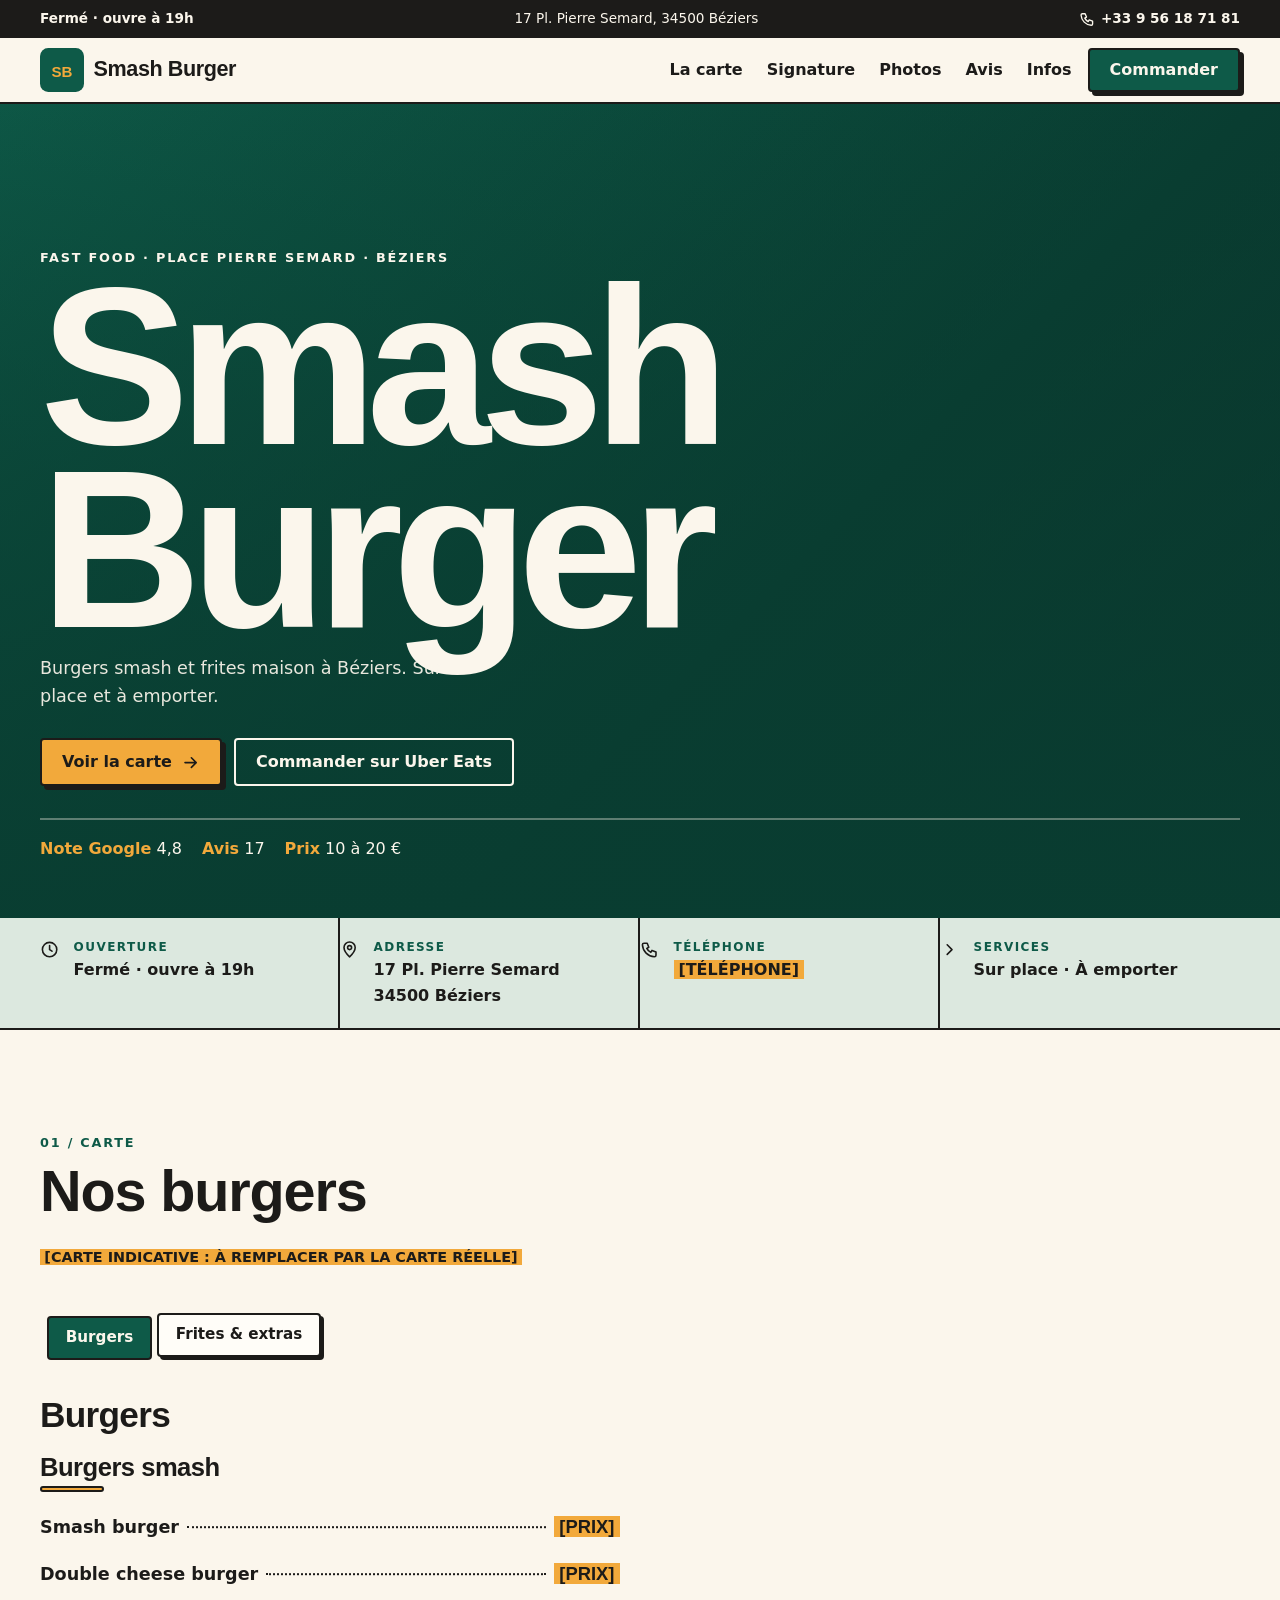
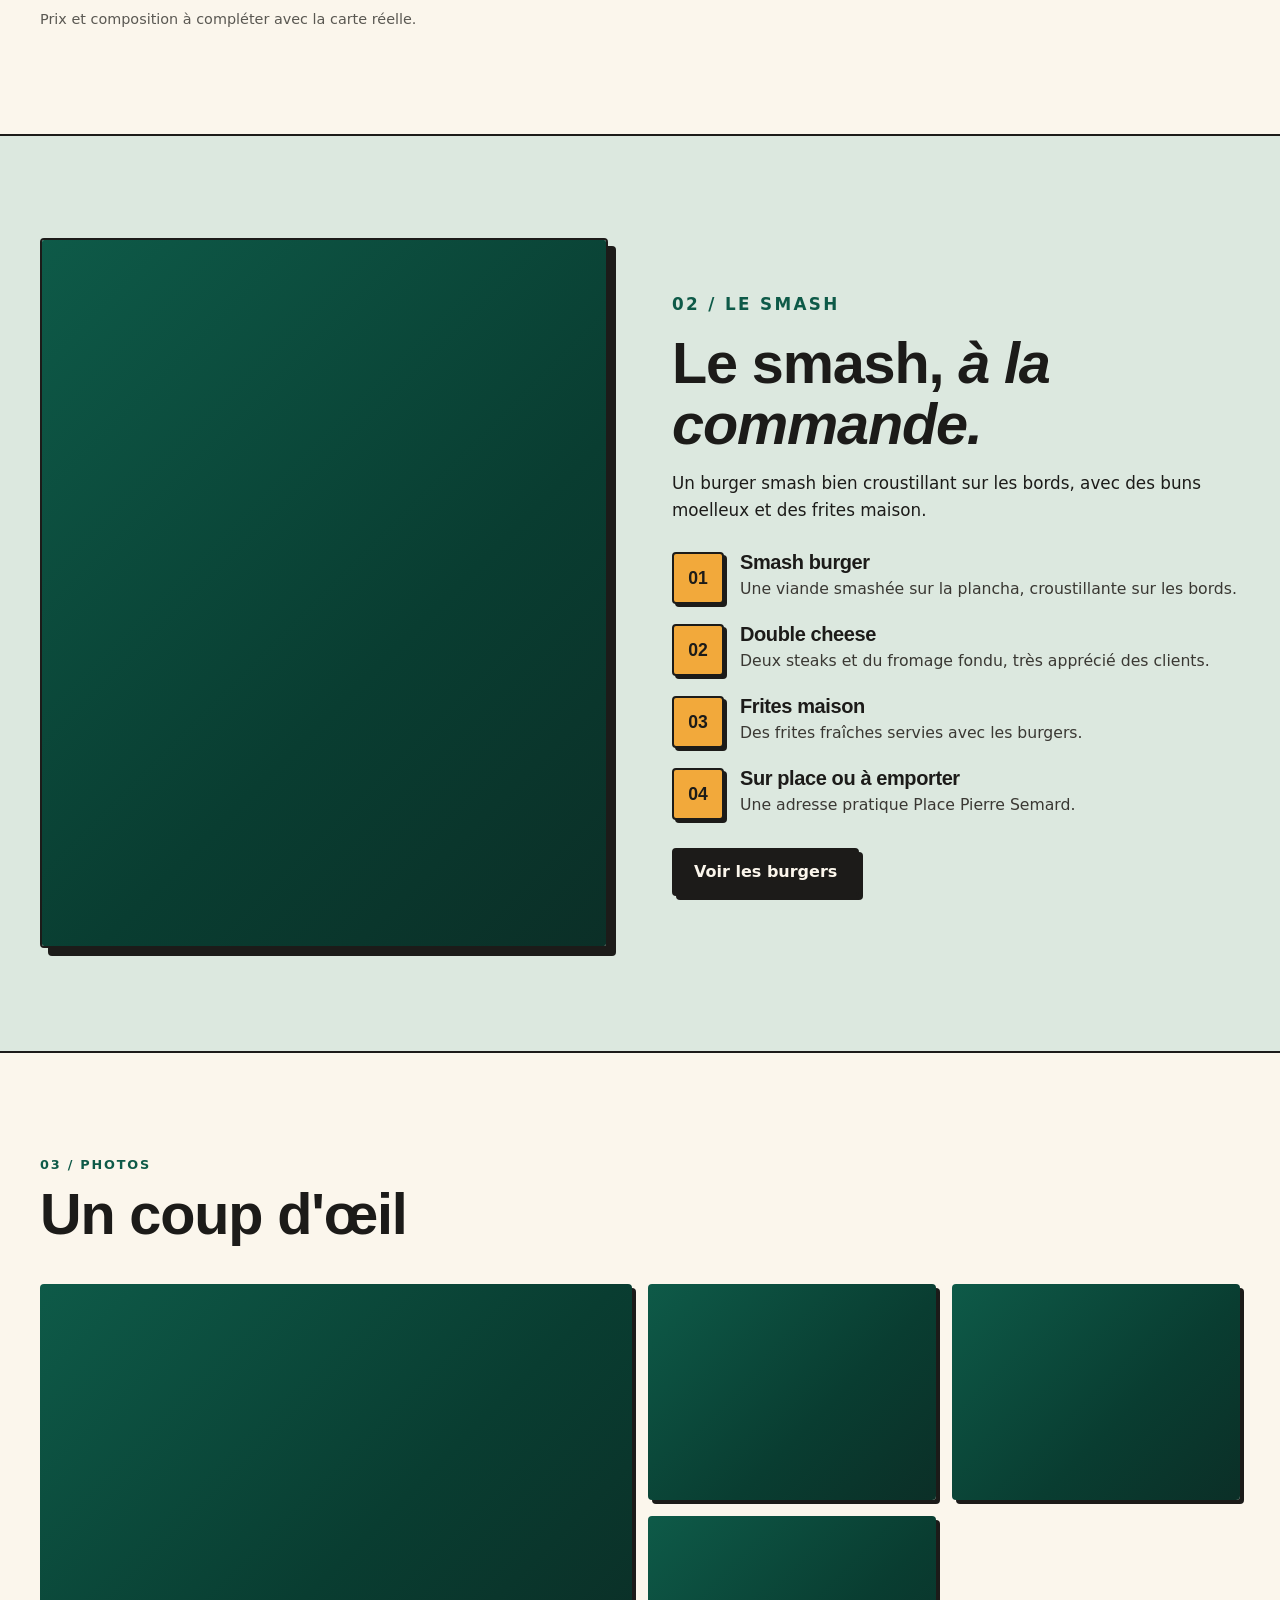
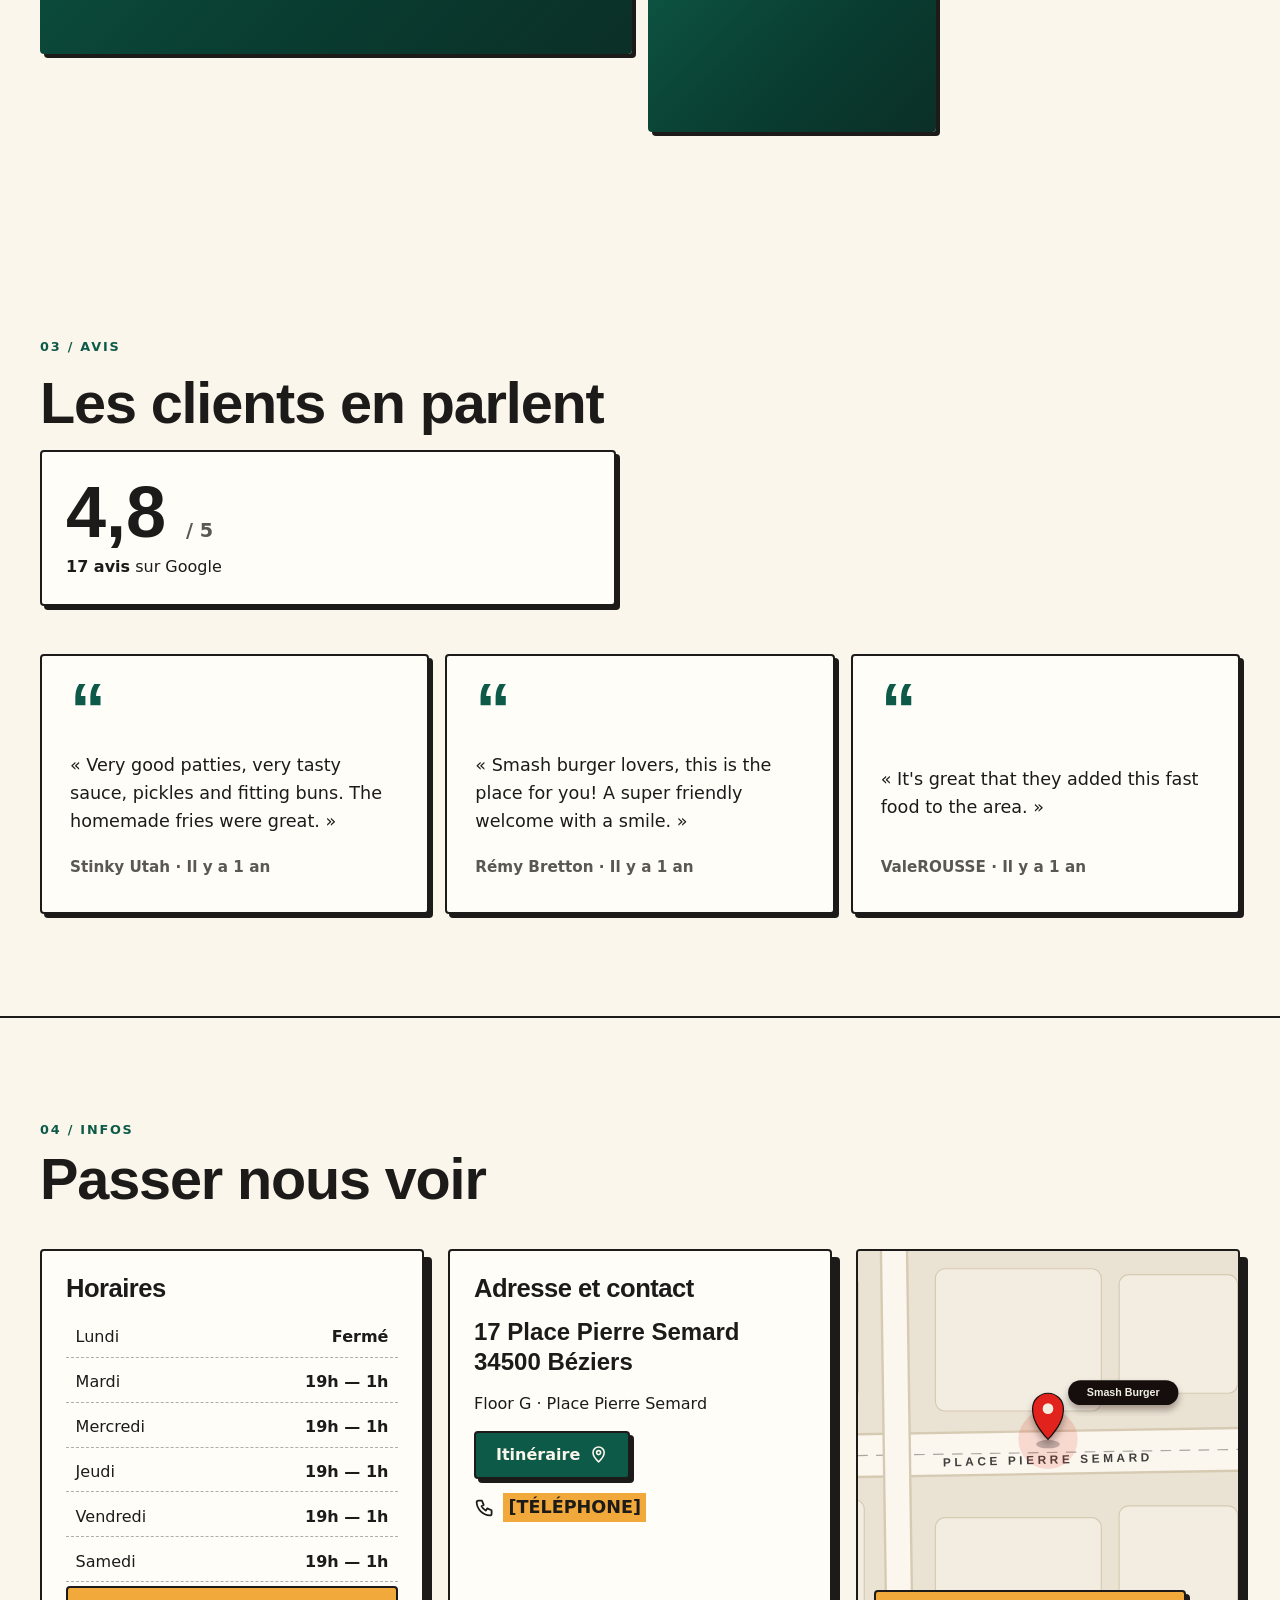
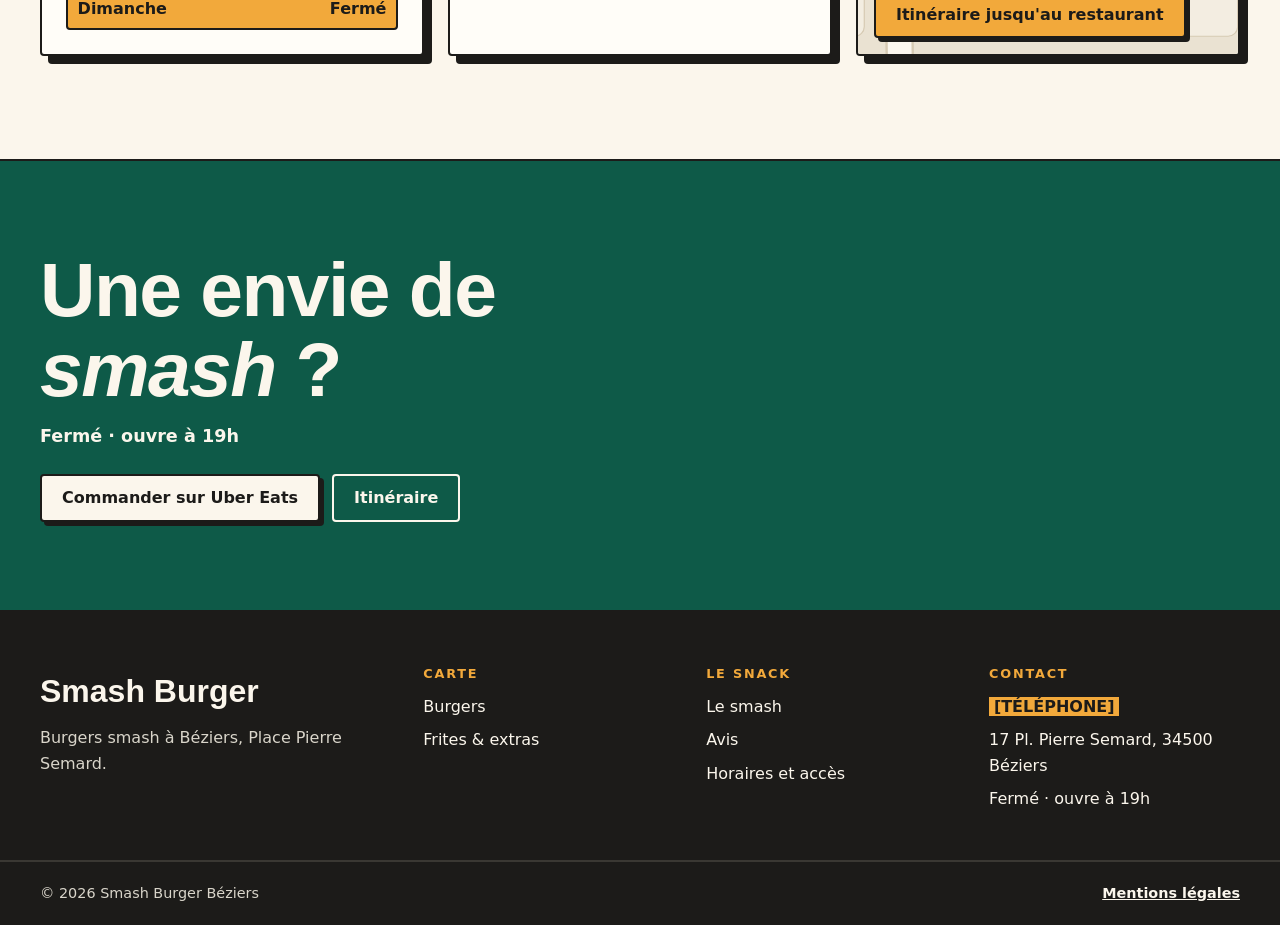
==== index.html @ 0c285da0 "Initial commit: Smash Burger Béziers static site" ====
<!doctype html>
<html lang="fr">
<head>
  <meta charset="utf-8">
  <meta name="viewport" content="width=device-width, initial-scale=1">
  <title>Smash Burger Béziers · Burgers smash, place Pierre Semard</title>
  <meta name="description" content="Smash Burger Béziers, 17 Place Pierre Semard. Burgers smash, double cheese et frites maison. Sur place et à emporter, du mardi au samedi à partir de 19h.">
  <meta name="theme-color" content="#0E5A48">
  <meta name="color-scheme" content="light">
  <link rel="icon" href="assets/img/favicon.svg" type="image/svg+xml">
  <link rel="apple-touch-icon" href="assets/img/apple-touch-icon.png">

  <!-- Fonts: add the .woff2 files listed in README.md before going live -->
  <link rel="preload" href="assets/fonts/bricolage-grotesque-latin-wght-normal.woff2" as="font" type="font/woff2" crossorigin>
  <link rel="preload" href="assets/fonts/figtree-latin-wght-normal.woff2" as="font" type="font/woff2" crossorigin>
  <link rel="stylesheet" href="assets/css/styles.css">

  <script>
    document.documentElement.classList.add('js');
    setTimeout(function () {
      if (!window.__ready) document.documentElement.classList.remove('js');
    }, 2500);
  </script>
  <noscript>
    <style>
      .sn-tabs { display: none; }
      .sn-panel[hidden] { display: block; }
      .sn-burger { display: none; }
      .sn-nav__links { display: flex; }
    </style>
  </noscript>

  <!-- Open Graph / Twitter: replace [URL DU SITE] and the image once hosting is known -->
  <meta property="og:type" content="website">
  <meta property="og:locale" content="fr_FR">
  <meta property="og:site_name" content="Smash Burger">
  <meta property="og:title" content="Smash Burger Béziers · Burgers smash">
  <meta property="og:description" content="Burgers smash et frites maison à Béziers. Note Google 4,8/5 (17 avis).">
  <meta property="og:url" content="[URL DU SITE]">
  <meta property="og:image" content="[URL DU SITE]/assets/img/hero.jpg">
  <meta name="twitter:card" content="summary_large_image">
  <meta name="twitter:title" content="Smash Burger Béziers">
  <meta name="twitter:description" content="Burgers smash et frites maison, Place Pierre Semard à Béziers.">
  <meta name="twitter:image" content="[URL DU SITE]/assets/img/hero.jpg">

  <script type="application/ld+json">
  {
    "@context": "https://schema.org",
    "@type": "Restaurant",
    "name": "Smash Burger Béziers",
    "description": "Burgers smash et frites maison, sur place et à emporter, 17 Place Pierre Semard à Béziers.",
    "priceRange": "€10–€20",
    "servesCuisine": ["Burgers", "Fast food"],
    "address": {
      "@type": "PostalAddress",
      "streetAddress": "17 Place Pierre Semard",
      "postalCode": "34500",
      "addressLocality": "Béziers",
      "addressCountry": "FR"
    },
    "openingHoursSpecification": [
      { "@type": "OpeningHoursSpecification", "dayOfWeek": ["Tuesday", "Wednesday", "Thursday", "Friday", "Saturday"], "opens": "19:00", "closes": "01:00" }
    ]
  }
  </script>
</head>
<body>
  <a class="sn-skip" href="#main">Aller au contenu</a>
  <div class="sn-progress" data-progress aria-hidden="true"></div>

  <header class="sn-header">
    <div class="sn-bar">
      <div class="sn-wrap sn-bar__inner">
        <p class="sn-bar__status"><span data-open-status>Horaires à compléter</span></p>
        <p class="sn-bar__address">17 Pl. Pierre Semard, 34500 Béziers</p>
        <a class="sn-bar__phone" href="tel:+33956187181"><svg class="sn-icon" aria-hidden="true"><use href="#icon-phone"></use></svg><span>+33 9 56 18 71 81</span></a>
      </div>
    </div>

    <nav class="sn-nav sn-wrap" aria-label="Navigation principale">
      <a class="sn-brand" href="#top">
        <img src="assets/img/logo-mark.svg" width="44" height="44" alt="">
        <span class="sn-brand__name">Smash Burger</span>
      </a>

      <ul class="sn-nav__links">
        <li><a href="#carte">La carte</a></li>
        <li><a href="#signature">Signature</a></li>
        <li><a href="#galerie">Photos</a></li>
        <li><a href="#avis">Avis</a></li>
        <li><a href="#infos">Infos</a></li>
      </ul>

      <a class="sn-btn sn-btn--green sn-nav__cta" href="https://www.ubereats.com/fr/store/smash-burger-beziers/sgUm3X5gTwKW_ZpEDPOgkA" rel="noopener">Commander</a>

      <button class="sn-burger" type="button" data-burger aria-expanded="false" aria-controls="drawer">
        <span class="sn-burger__lines" aria-hidden="true"></span>
        <span class="sn-visually-hidden">Menu</span>
      </button>
    </nav>
  </header>

  <div class="sn-drawer" id="drawer" hidden>
    <div class="sn-wrap sn-drawer__inner">
      <div class="sn-drawer__top">
        <span class="sn-drawer__title">Smash Burger</span>
        <button class="sn-icon-btn" type="button" data-drawer-close aria-label="Fermer le menu">
          <svg class="sn-icon" aria-hidden="true"><use href="#icon-close"></use></svg>
        </button>
      </div>
      <ol class="sn-drawer__links">
        <li><a href="#carte"><span>01</span> La carte</a></li>
        <li><a href="#signature"><span>02</span> Signature</a></li>
        <li><a href="#galerie"><span>03</span> Photos</a></li>
        <li><a href="#avis"><span>04</span> Avis</a></li>
        <li><a href="#infos"><span>05</span> Infos pratiques</a></li>
      </ol>
      <ul class="sn-drawer__meta">
        <li><span data-open-status>Horaires à compléter</span></li>
        <li>17 Pl. Pierre Semard, 34500 Béziers</li>
        <li><span>+33 9 56 18 71 81</span></li>
      </ul>
    </div>
  </div>

  <main id="main">
    <!-- HERO -->
    <section class="sn-hero" id="top" aria-labelledby="hero-title">
      <div class="sn-photo sn-hero__img" role="img" aria-label="Photo de la façade à ajouter"></div>
      <div class="sn-wrap sn-hero__content">
        <p class="sn-eyebrow">Fast food · Place Pierre Semard · Béziers</p>
        <h1 class="sn-hero__title" id="hero-title">Smash Burger</h1>
        <p class="sn-hero__lead">Burgers smash et frites maison à Béziers. Sur place et à emporter.</p>
        <div class="sn-hero__actions">
          <a class="sn-btn sn-btn--saffron" href="#carte">Voir la carte <svg class="sn-icon" aria-hidden="true"><use href="#icon-arrow"></use></svg></a>
          <a class="sn-btn sn-btn--ghost" href="https://www.ubereats.com/fr/store/smash-burger-beziers/sgUm3X5gTwKW_ZpEDPOgkA" rel="noopener">Commander sur Uber Eats</a>
        </div>
        <ul class="sn-hero__facts">
          <li><span class="sn-fact__label">Note Google</span> 4,8</li>
          <li><span class="sn-fact__label">Avis</span> 17</li>
          <li><span class="sn-fact__label">Prix</span> 10 à 20 €</li>
        </ul>
      </div>
    </section>

    <!-- INFO STRIP -->
    <section class="sn-strip" aria-label="Informations rapides">
      <ul class="sn-wrap sn-strip__list">
        <li>
          <svg class="sn-icon" aria-hidden="true"><use href="#icon-clock"></use></svg>
          <div><p class="sn-strip__label">Ouverture</p><p data-open-status>Horaires à compléter</p></div>
        </li>
        <li>
          <svg class="sn-icon" aria-hidden="true"><use href="#icon-pin"></use></svg>
          <div><p class="sn-strip__label">Adresse</p><p>17 Pl. Pierre Semard<br>34500 Béziers</p></div>
        </li>
        <li>
          <svg class="sn-icon" aria-hidden="true"><use href="#icon-phone"></use></svg>
          <div><p class="sn-strip__label">Téléphone</p><p><span class="sn-placeholder">[TÉLÉPHONE]</span></p></div>
        </li>
        <li>
          <svg class="sn-icon" aria-hidden="true"><use href="#icon-chevron"></use></svg>
          <div><p class="sn-strip__label">Services</p><p>Sur place · À emporter</p></div>
        </li>
      </ul>
    </section>

    <!-- CARTE -->
    <section class="sn-section sn-carte" id="carte" aria-labelledby="carte-title">
      <div class="sn-wrap">
        <header class="sn-section__head sn-reveal">
          <p class="sn-eyebrow sn-eyebrow--ink">01 / Carte</p>
          <h2 class="sn-h2" id="carte-title">Nos burgers</h2>
          <p class="sn-note"><span class="sn-placeholder">[CARTE INDICATIVE : À REMPLACER PAR LA CARTE RÉELLE]</span></p>
        </header>

        <div class="sn-tabs" role="tablist" aria-label="Catégories de la carte" data-tablist>
          <button class="sn-tabs__btn" type="button" role="tab" id="tab-burgers" aria-selected="true" aria-controls="panel-burgers" data-panel="burgers">Burgers</button>
          <button class="sn-tabs__btn" type="button" role="tab" id="tab-extras" aria-selected="false" aria-controls="panel-extras" data-panel="extras" tabindex="-1">Frites &amp; extras</button>
        </div>

        <div class="sn-panel" id="panel-burgers" role="tabpanel" aria-labelledby="tab-burgers">
          <h3 class="sn-panel__title">Burgers</h3>
          <div class="sn-groups">
            <section class="sn-group">
              <h4 class="sn-group__title">Burgers smash</h4>
              <span class="sn-group__line" aria-hidden="true"></span>
              <ul class="sn-dishes">
                <li class="sn-dish"><span class="sn-dish__name">Smash burger</span><span class="sn-dish__leader" aria-hidden="true"></span><span class="sn-dish__price"><span class="sn-placeholder">[PRIX]</span></span></li>
                <li class="sn-dish"><span class="sn-dish__name">Double cheese burger</span><span class="sn-dish__leader" aria-hidden="true"></span><span class="sn-dish__price"><span class="sn-placeholder">[PRIX]</span></span></li>
              </ul>
              <p class="sn-note">Prix et composition à compléter avec la carte réelle.</p>
            </section>
          </div>
        </div>

        <div class="sn-panel" id="panel-extras" role="tabpanel" aria-labelledby="tab-extras" hidden>
          <h3 class="sn-panel__title">Frites &amp; extras</h3>
          <div class="sn-groups">
            <section class="sn-group">
              <h4 class="sn-group__title">Frites & extras</h4>
              <span class="sn-group__line" aria-hidden="true"></span>
              <ul class="sn-dishes">
                <li class="sn-dish"><span class="sn-dish__name">Frites maison</span><span class="sn-dish__leader" aria-hidden="true"></span><span class="sn-dish__price"><span class="sn-placeholder">[PRIX]</span></span></li>
                <li class="sn-dish"><span class="sn-dish__name">Sauce pickles</span><span class="sn-dish__leader" aria-hidden="true"></span><span class="sn-dish__price"><span class="sn-placeholder">[PRIX]</span></span></li>
              </ul>
            </section>
          </div>
        </div>
      </div>
    </section>

    <!-- SIGNATURE -->
    <section class="sn-section sn-signature" id="signature" aria-labelledby="signature-title">
      <div class="sn-wrap sn-signature__grid">
        <figure class="sn-signature__figure sn-reveal">
          <div class="sn-photo" role="img" aria-label="Photo du burger smash à ajouter"></div>
        </figure>
        <div class="sn-signature__body sn-reveal" style="--delay:.1s">
          <p class="sn-eyebrow sn-eyebrow--ink">02 / Le smash</p>
          <h2 class="sn-h2" id="signature-title">Le smash, <em>à la commande.</em></h2>
          <p>Un burger smash bien croustillant sur les bords, avec des buns moelleux et des frites maison.</p>
          <ol class="sn-feats">
            <li><span class="sn-feats__num">01</span><div><h3>Smash burger</h3><p>Une viande smashée sur la plancha, croustillante sur les bords.</p></div></li>
            <li><span class="sn-feats__num">02</span><div><h3>Double cheese</h3><p>Deux steaks et du fromage fondu, très apprécié des clients.</p></div></li>
            <li><span class="sn-feats__num">03</span><div><h3>Frites maison</h3><p>Des frites fraîches servies avec les burgers.</p></div></li>
            <li><span class="sn-feats__num">04</span><div><h3>Sur place ou à emporter</h3><p>Une adresse pratique Place Pierre Semard.</p></div></li>
          </ol>
          <button class="sn-btn sn-btn--ink" type="button" data-menu-target="burgers">Voir les burgers</button>
        </div>
      </div>
    </section>

    <!-- GALERIE -->
    <section class="sn-section sn-galerie" id="galerie" aria-labelledby="galerie-title">
      <div class="sn-wrap">
        <header class="sn-section__head sn-reveal">
          <p class="sn-eyebrow sn-eyebrow--ink">03 / Photos</p>
          <h2 class="sn-h2" id="galerie-title">Un coup d'œil</h2>
        </header>
        <div class="sn-gallery">
          <div class="sn-gallery__item sn-gallery__item--wide sn-reveal"><div class="sn-photo" role="img" aria-label="Photo de la salle à ajouter"></div></div>
          <div class="sn-gallery__item sn-reveal"><div class="sn-photo" role="img" aria-label="Photo du burger à ajouter"></div></div>
          <div class="sn-gallery__item sn-reveal"><div class="sn-photo" role="img" aria-label="Photo des frites à ajouter"></div></div>
          <div class="sn-gallery__item sn-reveal"><div class="sn-photo" role="img" aria-label="Photo de la façade à ajouter"></div></div>
        </div>
      </div>
    </section>

    <!-- AVIS -->
    <section class="sn-section sn-avis" id="avis" aria-labelledby="avis-title">
      <div class="sn-wrap sn-avis__grid">
        <div class="sn-avis__intro sn-reveal">
          <p class="sn-eyebrow sn-eyebrow--ink">03 / Avis</p>
          <h2 class="sn-h2" id="avis-title">Les clients en parlent</h2>
          <div class="sn-rating">
            <p class="sn-rating__score">4,8 <span class="sn-rating__max">/ 5</span></p>
            <p><strong>17 avis</strong> sur Google</p>
          </div>
        </div>
        <ul class="sn-reviews" tabindex="0" aria-label="Avis clients, faites défiler horizontalement">
          <li class="sn-review sn-reveal">
            <p class="sn-review__text">« Very good patties, very tasty sauce, pickles and fitting buns. The homemade fries were great. »</p>
            <p class="sn-review__who">Stinky Utah · Il y a 1 an</p>
          </li>
          <li class="sn-review sn-reveal" style="--delay:.08s">
            <p class="sn-review__text">« Smash burger lovers, this is the place for you! A super friendly welcome with a smile. »</p>
            <p class="sn-review__who">Rémy Bretton · Il y a 1 an</p>
          </li>
          <li class="sn-review sn-reveal" style="--delay:.16s">
            <p class="sn-review__text">« It's great that they added this fast food to the area. »</p>
            <p class="sn-review__who">ValeROUSSE · Il y a 1 an</p>
          </li>
        </ul>
      </div>
    </section>

    <!-- INFOS -->
    <section class="sn-section sn-infos" id="infos" aria-labelledby="infos-title">
      <div class="sn-wrap">
        <header class="sn-section__head sn-reveal">
          <p class="sn-eyebrow sn-eyebrow--ink">04 / Infos</p>
          <h2 class="sn-h2" id="infos-title">Passer nous voir</h2>
        </header>
        <div class="sn-infos__grid">
          <article class="sn-card sn-reveal">
            <h3 class="sn-card__title">Horaires</h3>
            <ul class="sn-hours" data-hours>
              <li data-day="1" data-open="" data-close="" data-label><span>Lundi</span><span class="sn-hours__time">Fermé</span></li>
              <li data-day="2" data-open="19:00" data-close="01:00" data-label><span>Mardi</span><span class="sn-hours__time">19h — 1h</span></li>
              <li data-day="3" data-open="19:00" data-close="01:00" data-label><span>Mercredi</span><span class="sn-hours__time">19h — 1h</span></li>
              <li data-day="4" data-open="19:00" data-close="01:00" data-label><span>Jeudi</span><span class="sn-hours__time">19h — 1h</span></li>
              <li data-day="5" data-open="19:00" data-close="01:00" data-label><span>Vendredi</span><span class="sn-hours__time">19h — 1h</span></li>
              <li data-day="6" data-open="19:00" data-close="01:00" data-label><span>Samedi</span><span class="sn-hours__time">19h — 1h</span></li>
              <li data-day="0" data-open="" data-close="" data-label><span>Dimanche</span><span class="sn-hours__time">Fermé</span></li>
            </ul>
          </article>

          <article class="sn-card sn-reveal" style="--delay:.08s">
            <h3 class="sn-card__title">Adresse et contact</h3>
            <p class="sn-card__big">17 Place Pierre Semard<br>34500 Béziers</p>
            <p class="sn-card__meta">Floor G · Place Pierre Semard</p>
            <p><a class="sn-btn sn-btn--green" href="https://www.google.com/maps/dir/?api=1&amp;destination=Smash+Burger+17+Pl.+Pierre+Semard+34500+B%C3%A9ziers" rel="noopener">Itinéraire <svg class="sn-icon" aria-hidden="true"><use href="#icon-pin"></use></svg></a></p>
            <p class="sn-card__phone"><svg class="sn-icon" aria-hidden="true"><use href="#icon-phone"></use></svg> <span class="sn-placeholder">[TÉLÉPHONE]</span></p>
          </article>

          <figure class="sn-map sn-reveal" style="--delay:.16s">
            <img src="assets/img/map.svg" width="1200" height="720" loading="lazy" alt="Schéma d'accès à Smash Burger, 17 Place Pierre Semard à Béziers">
            <figcaption>
              <a class="sn-btn sn-btn--saffron" href="https://www.google.com/maps/dir/?api=1&amp;destination=Smash+Burger+17+Pl.+Pierre+Semard+34500+B%C3%A9ziers" rel="noopener">Itinéraire jusqu'au restaurant</a>
            </figcaption>
          </figure>
        </div>
      </div>
    </section>

    <!-- CTA -->
    <section class="sn-cta" id="commander" aria-labelledby="cta-title">
      <div class="sn-wrap sn-cta__inner sn-reveal">
        <h2 class="sn-cta__title" id="cta-title">Une envie de <em>smash</em> ?</h2>
        <p class="sn-cta__status" data-open-status>Horaires à compléter</p>
        <div class="sn-cta__actions">
          <a class="sn-btn sn-btn--cream" href="https://www.ubereats.com/fr/store/smash-burger-beziers/sgUm3X5gTwKW_ZpEDPOgkA" rel="noopener">Commander sur Uber Eats</a>
          <a class="sn-btn sn-btn--ghost" href="https://www.google.com/maps/dir/?api=1&amp;destination=Smash+Burger+17+Pl.+Pierre+Semard+34500+B%C3%A9ziers" rel="noopener">Itinéraire</a>
        </div>
      </div>
    </section>
  </main>

  <footer class="sn-footer">
    <div class="sn-wrap sn-footer__grid">
      <div>
        <p class="sn-footer__brand">Smash Burger</p>
        <p class="sn-footer__blurb">Burgers smash à Béziers, Place Pierre Semard.</p>
      </div>
      <nav aria-labelledby="footer-carte">
        <h2 class="sn-footer__title" id="footer-carte">Carte</h2>
        <ul class="sn-footer__links">
          <li><a href="#carte" data-menu-target="burgers">Burgers</a></li>
          <li><a href="#carte" data-menu-target="extras">Frites &amp; extras</a></li>
        </ul>
      </nav>
      <nav aria-labelledby="footer-snack">
        <h2 class="sn-footer__title" id="footer-snack">Le snack</h2>
        <ul class="sn-footer__links">
          <li><a href="#signature">Le smash</a></li>
          <li><a href="#avis">Avis</a></li>
          <li><a href="#infos">Horaires et accès</a></li>
        </ul>
      </nav>
      <div>
        <h2 class="sn-footer__title">Contact</h2>
        <ul class="sn-footer__links">
          <li><span class="sn-placeholder">[TÉLÉPHONE]</span></li>
          <li>17 Pl. Pierre Semard, 34500 Béziers</li>
          <li data-open-status>Horaires à compléter</li>
        </ul>
      </div>
    </div>
    <div class="sn-footer__bottom">
      <div class="sn-wrap sn-footer__bottom-inner">
        <p>© <span id="year">2026</span> Smash Burger Béziers</p>
        <a href="mentions-legales.html">Mentions légales</a>
      </div>
    </div>
  </footer>

  <nav class="sn-dock" aria-label="Actions rapides">
    <a class="sn-dock__btn sn-dock__btn--call" href="tel:+33956187181"><svg class="sn-icon" aria-hidden="true"><use href="#icon-phone"></use></svg> Appeler</a>
    <a class="sn-dock__btn" href="#carte"><svg class="sn-icon" aria-hidden="true"><use href="#icon-chevron"></use></svg> La carte</a>
  </nav>

  <dialog class="sn-lightbox" id="lightbox" aria-labelledby="lightbox-caption">
    <div class="sn-lightbox__inner">
      <button class="sn-icon-btn sn-lightbox__close" type="button" data-lightbox-close aria-label="Fermer la galerie">
        <svg class="sn-icon" aria-hidden="true"><use href="#icon-close"></use></svg>
      </button>
      <button class="sn-icon-btn sn-lightbox__nav sn-lightbox__nav--prev" type="button" data-lightbox-prev aria-label="Photo précédente">
        <svg class="sn-icon" aria-hidden="true" style="transform:rotate(180deg)"><use href="#icon-chevron"></use></svg>
      </button>
      <figure class="sn-lightbox__figure">
        <img src="" alt="" width="1200" height="900">
        <figcaption id="lightbox-caption"><span data-lightbox-caption></span> <span class="sn-lightbox__count" data-lightbox-count></span></figcaption>
      </figure>
      <button class="sn-icon-btn sn-lightbox__nav sn-lightbox__nav--next" type="button" data-lightbox-next aria-label="Photo suivante">
        <svg class="sn-icon" aria-hidden="true"><use href="#icon-chevron"></use></svg>
      </button>
    </div>
  </dialog>

  <!-- Inline SVG sprite -->
  <svg width="0" height="0" style="position:absolute" aria-hidden="true" focusable="false">
    <symbol id="icon-arrow" viewBox="0 0 24 24"><path d="M5 12h14M13 6l6 6-6 6" fill="none" stroke="currentColor" stroke-width="2" stroke-linecap="round" stroke-linejoin="round"/></symbol>
    <symbol id="icon-phone" viewBox="0 0 24 24"><path d="M5 4h4l2 5-2.5 1.5a11 11 0 0 0 5 5L15 13l5 2v4a2 2 0 0 1-2 2A16 16 0 0 1 3 6a2 2 0 0 1 2-2" fill="none" stroke="currentColor" stroke-width="2" stroke-linejoin="round"/></symbol>
    <symbol id="icon-pin" viewBox="0 0 24 24"><path d="M12 21s-7-6.2-7-11.5A7 7 0 0 1 19 9.5C19 14.8 12 21 12 21z" fill="none" stroke="currentColor" stroke-width="2"/><circle cx="12" cy="9.5" r="2.5" fill="none" stroke="currentColor" stroke-width="2"/></symbol>
    <symbol id="icon-clock" viewBox="0 0 24 24"><circle cx="12" cy="12" r="9" fill="none" stroke="currentColor" stroke-width="2"/><path d="M12 7v5l3 2" fill="none" stroke="currentColor" stroke-width="2" stroke-linecap="round"/></symbol>
    <symbol id="icon-star" viewBox="0 0 24 24"><path d="M12 3l2.7 5.6 6.1.9-4.4 4.3 1 6.1L12 17l-5.4 2.9 1-6.1-4.4-4.3 6.1-.9z" fill="currentColor"/></symbol>
    <symbol id="icon-close" viewBox="0 0 24 24"><path d="M6 6l12 12M18 6L6 18" fill="none" stroke="currentColor" stroke-width="2" stroke-linecap="round"/></symbol>
    <symbol id="icon-chevron" viewBox="0 0 24 24"><path d="M9 6l6 6-6 6" fill="none" stroke="currentColor" stroke-width="2" stroke-linecap="round" stroke-linejoin="round"/></symbol>
    <symbol id="icon-instagram" viewBox="0 0 24 24"><rect x="3" y="3" width="18" height="18" rx="5" fill="none" stroke="currentColor" stroke-width="2"/><circle cx="12" cy="12" r="4" fill="none" stroke="currentColor" stroke-width="2"/><circle cx="17.5" cy="6.5" r="1.2" fill="currentColor"/></symbol>
    <symbol id="icon-facebook" viewBox="0 0 24 24"><path d="M14 8h3V4h-3c-2.8 0-4 1.8-4 4.3V11H7v4h3v5h4v-5h3l1-4h-4V8.6c0-.4.2-.6.6-.6z" fill="currentColor"/></symbol>
    <symbol id="icon-google" viewBox="0 0 24 24"><path d="M21 12.2c0-.7-.1-1.3-.2-2H12v3.8h5c-.2 1.2-.9 2.2-1.9 2.9v2.4h3.1c1.8-1.7 2.8-4.1 2.8-7.1z" fill="currentColor"/><path d="M12 22c2.6 0 4.8-.9 6.4-2.4l-3.1-2.4c-.9.6-2 1-3.3 1-2.5 0-4.7-1.7-5.4-4H3.4v2.5C5 19.9 8.3 22 12 22z" fill="currentColor" opacity=".7"/><path d="M6.6 14.2c-.2-.6-.3-1.2-.3-1.9s.1-1.3.3-1.9V7.9H3.4C2.8 9.1 2.5 10.5 2.5 12s.3 2.9.9 4.1z" fill="currentColor" opacity=".5"/><path d="M12 6.1c1.4 0 2.7.5 3.7 1.4l2.8-2.8C16.8 3.2 14.6 2 12 2 8.3 2 5 4.1 3.4 7.9l3.2 2.5C7.3 7.8 9.5 6.1 12 6.1z" fill="currentColor" opacity=".85"/></symbol>
  </svg>

  <script src="assets/js/main.js" defer></script>
</body>
</html>
---- assets/css/styles.css ----
/* ==========================================================================
   O'Stud · Template 2 · styles.css
   Prefix: sn-   Tokens on :root   Mobile-first
   ========================================================================== */

/* ---------- 1. Tokens & fonts ---------- */
@font-face {
  font-family: "Bricolage Grotesque";
  src: url("../fonts/bricolage-grotesque-latin-wght-normal.woff2") format("woff2");
  font-weight: 200 800;
  font-style: normal;
  font-display: swap;
}
@font-face {
  font-family: "Figtree";
  src: url("../fonts/figtree-latin-wght-normal.woff2") format("woff2");
  font-weight: 300 900;
  font-style: normal;
  font-display: swap;
}

:root {
  --paper: #FBF6EC;
  --paper-card: #FFFDF8;
  --ink: #1C1B19;
  --ink-soft: #3A3833;
  --muted: #5A5852;
  --green: #0E5A48;
  --green-deep: #093D31;
  --saffron: #F2A93B;
  --sage: #DCE8DF;
  --placeholder: #FFD98A;

  --font-display: "Bricolage Grotesque", "Arial Black", "Helvetica Neue", Arial, sans-serif;
  --font-body: "Figtree", system-ui, -apple-system, "Segoe UI", Roboto, Arial, sans-serif;

  --radius: 4px;
  --border: 2px solid var(--ink);
  --shadow: 4px 4px 0 var(--ink);
  --shadow-lg: 8px 8px 0 var(--ink);
  --header-h: 64px;
}

/* ---------- 2. Base ---------- */
*,
*::before,
*::after { box-sizing: border-box; }

html {
  scroll-behavior: smooth;
  -webkit-text-size-adjust: 100%;
}

body {
  margin: 0;
  background: var(--paper);
  color: var(--ink);
  font: 400 1rem/1.6 var(--font-body);
  overflow-x: hidden;
}

body.is-locked { overflow: hidden; }

img,
svg { display: block; max-width: 100%; }

h1, h2, h3, h4, p, ul, ol, figure { margin: 0; }
ul, ol { padding: 0; list-style: none; }
a { color: inherit; }

h1, h2, h3, h4 {
  font-family: var(--font-display);
  font-weight: 800;
  line-height: 1.05;
  letter-spacing: -0.02em;
}

:focus-visible {
  outline: 3px solid var(--green);
  outline-offset: 3px;
}

.sn-visually-hidden {
  position: absolute;
  width: 1px;
  height: 1px;
  overflow: hidden;
  clip: rect(0 0 0 0);
  white-space: nowrap;
}

.sn-skip {
  position: absolute;
  left: 16px;
  top: -100px;
  z-index: 100;
  padding: 10px 16px;
  background: var(--saffron);
  border: var(--border);
  color: var(--ink);
  font-weight: 700;
  text-decoration: none;
}
.sn-skip:focus { top: 16px; }

/* Visible placeholder marker: impossible to miss, replace before going live */
.placeholder {
  background: var(--placeholder);
  color: var(--ink);
  padding: 0 .3em;
  border-radius: 2px;
  font-weight: 700;
}

.sn-wrap {
  width: min(100% - 32px, 1200px);
  margin-inline: auto;
}

.sn-section {
  padding-block: clamp(3.5rem, 8vw, 6.5rem);
  scroll-margin-top: calc(var(--header-h) + 12px);
}

.sn-section__head {
  display: grid;
  gap: .5rem;
  margin-bottom: clamp(1.5rem, 4vw, 2.5rem);
}

.sn-h2 {
  font-size: clamp(2.1rem, 5.5vw, 3.6rem);
}

.sn-eyebrow {
  font-size: .8rem;
  font-weight: 700;
  letter-spacing: .14em;
  text-transform: uppercase;
  color: var(--paper);
}
.sn-eyebrow--ink { color: var(--green); }

.sn-note {
  font-size: .9rem;
  color: var(--muted);
  margin-top: 1rem;
}

.sn-icon {
  width: 1.2em;
  height: 1.2em;
  flex: none;
  fill: none;
  color: currentColor;
}
/* Filled symbols (star, facebook, google) use fill; keep stroke icons unfilled */
.sn-icon use { color: inherit; }

.sn-photo {
  width: 100%;
  height: 100%;
  object-fit: cover;
  background: linear-gradient(135deg, var(--green) 0%, var(--green-deep) 60%, #0b2f27 100%);
}

/* ---------- 3. Buttons & links ---------- */
.sn-btn {
  display: inline-flex;
  align-items: center;
  justify-content: center;
  gap: .55em;
  min-height: 48px;
  padding: .75em 1.25em;
  border: var(--border);
  border-radius: var(--radius);
  background: var(--paper-card);
  color: var(--ink);
  font: 700 1rem/1.1 var(--font-body);
  text-decoration: none;
  box-shadow: var(--shadow);
  cursor: pointer;
  transition: transform .15s ease, box-shadow .15s ease;
}
.sn-btn:hover { transform: translate(-2px, -2px); box-shadow: 6px 6px 0 var(--ink); }
.sn-btn:active { transform: translate(2px, 2px); box-shadow: 2px 2px 0 var(--ink); }

.sn-btn--saffron { background: var(--saffron); }
.sn-btn--green { background: var(--green); color: var(--paper); }
.sn-btn--ink { background: var(--ink); color: var(--paper); }
.sn-btn--ghost {
  background: transparent;
  color: var(--paper);
  border-color: var(--paper);
  box-shadow: none;
}
.sn-btn--ghost:hover { box-shadow: 4px 4px 0 var(--saffron); border-color: var(--paper); }

.sn-link {
  display: inline-flex;
  align-items: center;
  gap: .35em;
  font-weight: 700;
  text-decoration: underline;
  text-decoration-thickness: 2px;
  text-underline-offset: 4px;
}

.sn-icon-btn {
  display: inline-grid;
  place-items: center;
  width: 48px;
  height: 48px;
  border: var(--border);
  border-radius: var(--radius);
  background: var(--paper-card);
  color: var(--ink);
  cursor: pointer;
  box-shadow: var(--shadow);
}

/* ---------- 4. Progress bar & header ---------- */
.sn-progress {
  position: fixed;
  inset: 0 0 auto 0;
  height: 5px;
  z-index: 70;
  background: var(--saffron);
  transform-origin: 0 50%;
  transform: scaleX(0);
  border-bottom: var(--border);
}

.sn-header {
  position: sticky;
  top: 0;
  z-index: 50;
  background: var(--paper);
  border-bottom: var(--border);
  transition: box-shadow .2s ease;
}
.sn-header.is-scrolled { box-shadow: 0 4px 0 var(--ink); }

.sn-bar {
  background: var(--ink);
  color: var(--paper);
  font-size: .85rem;
}
.sn-bar__inner {
  display: flex;
  flex-wrap: wrap;
  gap: .25rem 1rem;
  align-items: center;
  justify-content: space-between;
  padding-block: .5rem;
}
.sn-bar p { margin: 0; }
.sn-bar__status { font-weight: 700; }
.sn-bar__address { display: none; }
.sn-bar__phone {
  display: inline-flex;
  align-items: center;
  gap: .4em;
  color: var(--paper);
  font-weight: 700;
  text-decoration: none;
}
.sn-bar__phone .placeholder { font-weight: 700; }

.sn-nav {
  display: flex;
  align-items: center;
  justify-content: space-between;
  gap: 1rem;
  min-height: var(--header-h);
}

.sn-brand {
  display: inline-flex;
  align-items: center;
  gap: .6rem;
  text-decoration: none;
}
.sn-brand__name {
  font-family: var(--font-display);
  font-weight: 800;
  font-size: 1.35rem;
  letter-spacing: -0.02em;
}

.sn-nav__links { display: none; }
.sn-nav__cta { display: none; min-height: 44px; padding-block: .5em; }

.sn-burger {
  display: inline-grid;
  place-items: center;
  width: 48px;
  height: 48px;
  border: var(--border);
  border-radius: var(--radius);
  background: var(--saffron);
  box-shadow: var(--shadow);
  cursor: pointer;
}
.sn-burger__lines,
.sn-burger__lines::before,
.sn-burger__lines::after {
  display: block;
  width: 20px;
  height: 2px;
  background: var(--ink);
  content: "";
}
.sn-burger__lines { position: relative; }
.sn-burger__lines::before { position: absolute; top: -6px; left: 0; }
.sn-burger__lines::after { position: absolute; top: 6px; left: 0; }

/* Drawer (mobile menu) */
.sn-drawer {
  position: fixed;
  inset: 0;
  z-index: 60;
  overflow-y: auto;
  background: var(--green);
  color: var(--paper);
  animation: sn-drop .3s ease both;
}
.sn-drawer[hidden] { display: none; }
.sn-drawer__inner {
  display: flex;
  flex-direction: column;
  min-height: 100%;
  padding-block: 1rem 2rem;
}
.sn-drawer__top {
  display: flex;
  align-items: center;
  justify-content: space-between;
  min-height: var(--header-h);
}
.sn-drawer__title {
  font-family: var(--font-display);
  font-size: 1.5rem;
  font-weight: 800;
}
.sn-drawer .sn-icon-btn { background: var(--saffron); }
.sn-drawer__links {
  display: grid;
  gap: .25rem;
  margin-block: 2rem;
  counter-reset: none;
}
.sn-drawer__links a {
  display: flex;
  align-items: baseline;
  gap: .75rem;
  padding-block: .6rem;
  border-bottom: 2px solid rgba(251, 246, 236, .25);
  font-family: var(--font-display);
  font-size: clamp(2rem, 8vw, 2.8rem);
  font-weight: 800;
  line-height: 1.1;
  text-decoration: none;
}
.sn-drawer__links span {
  font-family: var(--font-body);
  font-size: .9rem;
  color: var(--saffron);
  font-weight: 700;
}
.sn-drawer__meta {
  display: grid;
  gap: .5rem;
  margin-top: auto;
  font-size: 1.05rem;
}

@keyframes sn-drop {
  from { opacity: 0; transform: translateY(-12px); }
  to { opacity: 1; transform: none; }
}

/* ---------- 5. Hero ---------- */
.sn-hero {
  position: relative;
  isolation: isolate;
  display: flex;
  align-items: flex-end;
  min-height: min(88svh, 820px);
  overflow: hidden;
  background: var(--green);
  color: var(--paper);
}
.sn-hero::after {
  content: "";
  position: absolute;
  inset: 0;
  z-index: -1;
  background:
    linear-gradient(180deg, rgba(9, 61, 49, .10) 0%, rgba(9, 61, 49, .55) 45%, rgba(9, 61, 49, .95) 100%);
}
.sn-hero__img {
  position: absolute;
  inset: 0;
  z-index: -2;
  height: 100%;
}
.sn-hero :focus-visible { outline-color: var(--saffron); }

.sn-hero__content {
  padding-block: 7rem 2.5rem;
}
.sn-hero__title {
  margin-block: .4rem .75rem;
  font-size: clamp(5rem, 22vw, 14rem);
  font-weight: 800;
  line-height: .82;
  letter-spacing: -0.05em;
}
.sn-hero__tagline {
  font-family: var(--font-display);
  font-size: clamp(1.4rem, 4vw, 2rem);
  font-weight: 700;
  line-height: 1.2;
  margin-bottom: 1rem;
}
.sn-hero__lead {
  max-width: 36ch;
  font-size: 1.1rem;
  color: var(--paper);
  opacity: .92;
}
.sn-hero__actions {
  display: flex;
  flex-wrap: wrap;
  gap: .75rem;
  margin-top: 1.75rem;
}
.sn-hero__facts {
  display: flex;
  flex-wrap: wrap;
  gap: .5rem 1.25rem;
  margin-top: 2rem;
  padding-top: 1rem;
  border-top: 2px solid rgba(251, 246, 236, .35);
  font-size: .95rem;
}
.sn-fact__label {
  color: var(--saffron);
  font-weight: 700;
}
.sn-hero .placeholder { color: var(--ink); }

/* ---------- 6. Info strip ---------- */
.sn-strip {
  background: var(--sage);
  border-bottom: var(--border);
}
.sn-strip__list {
  display: grid;
  grid-template-columns: 1fr;
}
.sn-strip__list li {
  display: flex;
  gap: .9rem;
  align-items: flex-start;
  padding-block: 1.25rem;
  border-bottom: 2px solid var(--ink);
}
.sn-strip__list li:last-child { border-bottom: 0; }
.sn-strip__list svg { margin-top: .15rem; }
.sn-strip__label {
  font-size: .75rem;
  font-weight: 700;
  letter-spacing: .12em;
  text-transform: uppercase;
  color: var(--green);
}
.sn-strip__list p:not(.sn-strip__label) {
  font-weight: 600;
  margin: 0;
}

/* ---------- 7. Carte (tabs + menu panels) ---------- */
.sn-carte { background: var(--paper); }

/* Categories wrap onto several rows, so every tab is visible on phones
   (a horizontal strip hid the last tabs with no scroll hint). */
.sn-tabs {
  display: flex;
  flex-wrap: wrap;
  gap: .5rem;
  padding: .25rem .25rem 1rem;
  margin-bottom: 1.5rem;
}
.sn-tabs__btn {
  flex: none;
  min-height: 44px;
  padding: .55em 1.1em;
  border: var(--border);
  border-radius: var(--radius);
  background: var(--paper-card);
  color: var(--ink);
  font: 700 .95rem/1 var(--font-body);
  cursor: pointer;
  box-shadow: 3px 3px 0 var(--ink);
  transition: transform .15s ease, box-shadow .15s ease, background-color .15s ease;
}
.sn-tabs__btn:hover { transform: translate(-1px, -1px); }
.sn-tabs__btn[aria-selected="true"] {
  background: var(--green);
  color: var(--paper);
  box-shadow: none;
  transform: translate(3px, 3px);
}

.sn-panel__title {
  margin-bottom: 1.25rem;
  font-size: clamp(1.6rem, 4vw, 2.2rem);
}
.sn-panel[hidden] { display: none; }

/* Signature hero cards */
.sn-combos {
  display: grid;
  gap: 1.5rem;
  margin-bottom: 3rem;
}
.sn-combo {
  position: relative;
  padding: 1.75rem;
  background: var(--paper-card);
  border: var(--border);
  border-radius: var(--radius);
  box-shadow: var(--shadow-lg);
}
.sn-combo--alt { background: var(--sage); }
.sn-combo__tag {
  display: inline-block;
  margin-bottom: .75rem;
  padding: .2em .6em;
  border: var(--border);
  background: var(--saffron);
  font-size: .75rem;
  font-weight: 800;
  letter-spacing: .1em;
  text-transform: uppercase;
}
.sn-combo__name { font-size: clamp(1.6rem, 4vw, 2.2rem); }
.sn-combo__list {
  margin-block: 1rem;
  display: grid;
  gap: .3rem;
  padding-left: 1.1rem;
  list-style: disc;
}
.sn-combo__foot {
  display: flex;
  flex-wrap: wrap;
  align-items: center;
  justify-content: space-between;
  gap: .75rem;
  padding-top: 1rem;
  border-top: 2px dashed var(--ink);
}
.sn-combo__price {
  font-family: var(--font-display);
  font-size: 1.8rem;
  font-weight: 800;
}

.sn-badge {
  display: inline-block;
  margin-left: .35em;
  padding: .05em .45em;
  border: 2px solid var(--ink);
  border-radius: var(--radius);
  background: var(--saffron);
  font: 800 .7rem/1.4 var(--font-body);
  letter-spacing: .06em;
  text-transform: uppercase;
  vertical-align: middle;
}

/* Dotted-leader item lists */
.sn-dishes { display: grid; gap: 1.1rem; }
.sn-dish {
  display: flex;
  flex-wrap: wrap;
  align-items: baseline;
  gap: 0 .5rem;
}
.sn-dish__name {
  font-weight: 700;
  font-size: 1.1rem;
}
.sn-dish__leader {
  flex: 1 1 2rem;
  min-width: 2rem;
  border-bottom: 2px dotted var(--ink);
  transform: translateY(-.3em);
}
.sn-dish__price {
  font-family: var(--font-display);
  font-weight: 800;
  font-size: 1.15rem;
  white-space: nowrap;
}
.sn-dish__desc {
  flex-basis: 100%;
  font-size: .95rem;
  color: var(--muted);
}

/* Grouped lists */
.sn-groups {
  display: grid;
  gap: 2.5rem;
}
.sn-group__title {
  font-size: 1.6rem;
  margin-bottom: .35rem;
}
.sn-group__line {
  display: block;
  width: 64px;
  height: 6px;
  margin-bottom: 1.25rem;
  background: var(--saffron);
  border: var(--border);
  border-radius: var(--radius);
}
.sn-group .sn-note { margin-top: 1.25rem; }

/* ---------- 8. Signature ---------- */
.sn-signature {
  background: var(--sage);
  border-block: var(--border);
}
.sn-signature__grid {
  display: grid;
  gap: 2.5rem;
  align-items: center;
}
.sn-signature__figure {
  aspect-ratio: 4 / 5;
  border: var(--border);
  border-radius: var(--radius);
  box-shadow: var(--shadow-lg);
  overflow: hidden;
  position: relative;
  background: var(--paper-card);
}
.sn-signature__figure img {
  position: absolute;
  inset: 0;
}
.sn-signature__body > * + * { margin-top: 1rem; }
.sn-signature__body p { font-size: 1.05rem; max-width: 52ch; }
.sn-feats {
  display: grid;
  gap: 1.25rem;
  margin-top: 1.75rem !important;
}
.sn-feats li {
  display: grid;
  grid-template-columns: auto 1fr;
  gap: 1rem;
  align-items: start;
}
.sn-feats h3 {
  font-size: 1.25rem;
  margin-bottom: .2rem;
}
.sn-feats p { font-size: .98rem; color: var(--ink-soft); }
.sn-feats__num {
  display: grid;
  place-items: center;
  width: 52px;
  height: 52px;
  border: var(--border);
  border-radius: var(--radius);
  background: var(--saffron);
  box-shadow: 3px 3px 0 var(--ink);
  font-family: var(--font-display);
  font-weight: 800;
  font-size: 1.1rem;
}
.sn-signature .sn-btn { margin-top: 1.75rem; }

/* ---------- 9. Galerie ---------- */
.sn-gallery {
  display: grid;
  grid-template-columns: repeat(2, 1fr);
  gap: 1rem;
}
.sn-gallery__item {
  position: relative;
  padding: 0;
  aspect-ratio: 1 / 1;
  border: var(--border);
  border-radius: var(--radius);
  background: var(--paper-card);
  box-shadow: 4px 4px 0 var(--ink);
  overflow: hidden;
  cursor: zoom-in;
  transition: transform .2s ease, box-shadow .2s ease;
}
.sn-gallery__item:hover { transform: translate(-2px, -2px); box-shadow: 6px 6px 0 var(--ink); }
.sn-gallery__item img {
  position: absolute;
  inset: 0;
  transition: transform .4s ease;
}
.sn-gallery__item:hover img { transform: scale(1.04); }
.sn-gallery__item--wide { grid-column: span 2; aspect-ratio: 16 / 10; }

/* ---------- 10. Avis ---------- */
.sn-avis { background: var(--paper); }
.sn-avis__grid {
  display: grid;
  gap: 2rem;
  min-width: 0;
}
.sn-avis__grid > * { min-width: 0; }
.sn-avis__intro > * + * { margin-top: 1rem; }
.sn-rating {
  display: grid;
  justify-items: start;
  gap: .4rem;
  padding: 1.5rem;
  border: var(--border);
  border-radius: var(--radius);
  background: var(--paper-card);
  box-shadow: var(--shadow);
}
.sn-rating .sn-btn { margin-top: .5rem; }
.sn-rating__score {
  font-family: var(--font-display);
  font-size: clamp(3rem, 10vw, 4.5rem);
  font-weight: 800;
  line-height: 1;
}
.sn-rating__max {
  font-size: 1.2rem;
  font-family: var(--font-body);
  font-weight: 600;
  color: var(--muted);
}

/* Horizontal review carousel: cards are wide enough that the next one
   peeks in, and touch-action lets a finger swipe sideways on phones. */
.sn-reviews {
  display: grid;
  grid-auto-flow: column;
  grid-auto-columns: 84%;
  gap: 1rem;
  overflow-x: auto;
  overscroll-behavior-x: contain;
  touch-action: pan-x pan-y;
  scroll-snap-type: x mandatory;
  padding: .25rem .25rem 1rem;
  scrollbar-width: thin;
}
.sn-review {
  scroll-snap-align: start;
  display: flex;
  flex-direction: column;
  justify-content: space-between;
  gap: 1rem;
  padding: 1.5rem;
  border: var(--border);
  border-radius: var(--radius);
  background: var(--paper-card);
  box-shadow: var(--shadow);
}
.sn-review {
  gap: 1.25rem;
  min-height: 100%;
  padding: 2rem 1.75rem;
  border-width: 2px;
}
.sn-review::before {
  content: "“";
  font-family: var(--font-display);
  font-size: 4.5rem;
  font-weight: 800;
  line-height: .6;
  color: var(--green);
}
.sn-review__text { font-size: 1.1rem; line-height: 1.6; }
.sn-review__who {
  font-size: .95rem;
  font-weight: 700;
  color: var(--muted);
}

@media (min-width: 1000px) {
  .sn-reviews {
    grid-auto-flow: row;
    grid-auto-columns: auto;
    grid-template-columns: repeat(3, 1fr);
    overflow: visible;
    padding: 0;
  }
  .sn-review { scroll-snap-align: none; }
}

/* ---------- 11. Infos ---------- */
.sn-infos { background: var(--paper); border-top: var(--border); }
.sn-infos__grid {
  display: grid;
  gap: 1.5rem;
}
.sn-card {
  display: grid;
  align-content: start;
  gap: .9rem;
  padding: 1.5rem;
  border: var(--border);
  border-radius: var(--radius);
  background: var(--paper-card);
  box-shadow: var(--shadow-lg);
}
.sn-card__title {
  font-size: 1.6rem;
}
.sn-card__title--sub {
  font-size: 1.15rem;
  margin-top: .5rem;
}
.sn-card__big {
  font-family: var(--font-display);
  font-size: 1.5rem;
  font-weight: 700;
  line-height: 1.25;
}
.sn-card__phone {
  display: flex;
  align-items: center;
  gap: .5rem;
  font-weight: 700;
  font-size: 1.1rem;
}

.sn-hours { display: grid; gap: .25rem; }
.sn-hours li {
  display: flex;
  justify-content: space-between;
  gap: 1rem;
  padding: .45rem .6rem;
  border-bottom: 1px dashed rgba(28, 27, 25, .35);
}
.sn-hours li.is-today {
  background: var(--saffron);
  border: var(--border);
  border-radius: var(--radius);
  font-weight: 800;
}
.sn-hours__time { text-align: right; font-weight: 600; }

.sn-chips {
  display: flex;
  flex-wrap: wrap;
  gap: .5rem;
}
.sn-chips li {
  padding: .35em .7em;
  border: var(--border);
  border-radius: var(--radius);
  font-size: .9rem;
  font-weight: 700;
}

.sn-map {
  position: relative;
  min-height: 320px;
  border: var(--border);
  border-radius: var(--radius);
  box-shadow: var(--shadow-lg);
  overflow: hidden;
  background: var(--sage);
}
.sn-map img {
  width: 100%;
  height: 100%;
  min-height: 320px;
  object-fit: cover;
}
/* The SVG map has its own pin, so the overlay pin is removed. */
.sn-map__pin {
  display: none;
  position: absolute;
  top: 45%;
  left: 50%;
  width: 34px;
  height: 34px;
  margin: -34px 0 0 -17px;
  background: var(--green);
  border: var(--border);
  border-radius: 50% 50% 50% 0;
  transform: rotate(-45deg);
}
.sn-map figcaption {
  position: absolute;
  left: 1rem;
  bottom: 1rem;
}

/* ---------- 12. CTA band ---------- */
.sn-cta {
  background: var(--green);
  color: var(--paper);
  padding-block: clamp(3.5rem, 8vw, 5.5rem);
  border-top: var(--border);
}
.sn-cta__inner {
  display: grid;
  gap: .75rem;
  justify-items: start;
}
.sn-cta .sn-eyebrow { color: var(--saffron); }
.sn-cta__title {
  font-size: clamp(2.4rem, 7vw, 4.8rem);
  max-width: 16ch;
}
.sn-cta__status { font-weight: 700; font-size: 1.1rem; }
.sn-cta__actions {
  display: flex;
  flex-wrap: wrap;
  gap: .75rem;
  margin-top: .75rem;
}
.sn-cta .sn-btn--ghost { color: var(--paper); }

/* ---------- 13. Footer ---------- */
.sn-footer {
  background: var(--ink);
  color: var(--paper);
  padding-top: 3.5rem;
}
.sn-footer__grid {
  display: grid;
  gap: 2rem;
}
.sn-footer__brand {
  font-family: var(--font-display);
  font-size: 2rem;
  font-weight: 800;
}
.sn-footer__blurb {
  margin-top: .5rem;
  color: #D9D5CA;
  max-width: 30ch;
}
.sn-footer__social { margin-top: 1rem; }
.sn-footer__title {
  font-family: var(--font-body);
  font-size: .8rem;
  font-weight: 800;
  letter-spacing: .14em;
  text-transform: uppercase;
  color: var(--saffron);
  margin-bottom: .75rem;
  line-height: 1.2;
}
.sn-footer__links { display: grid; gap: .5rem; }
.sn-footer__links a { text-decoration: none; }
.sn-footer__links a:hover { text-decoration: underline; text-underline-offset: 3px; }
.sn-footer :focus-visible { outline-color: var(--saffron); }
.sn-footer .placeholder { color: var(--ink); }
.sn-footer__bottom {
  margin-top: 3rem;
  border-top: 2px solid #3A3833;
  padding-block: 1.25rem;
  font-size: .9rem;
  color: #D9D5CA;
}
.sn-footer__bottom-inner {
  display: flex;
  flex-wrap: wrap;
  gap: .5rem 1.5rem;
  justify-content: space-between;
}
.sn-footer__bottom a { color: var(--paper); font-weight: 700; }

/* ---------- 14. Mobile dock ---------- */
.sn-dock {
  position: fixed;
  inset: auto 0 0 0;
  z-index: 40;
  display: grid;
  grid-template-columns: 1fr 1fr;
  gap: 0;
  background: var(--paper);
  border-top: var(--border);
  padding: .6rem 16px calc(.6rem + env(safe-area-inset-bottom));
}
.sn-dock__btn {
  display: inline-flex;
  align-items: center;
  justify-content: center;
  gap: .5em;
  min-height: 48px;
  margin: 0 .25rem;
  border: var(--border);
  border-radius: var(--radius);
  background: var(--paper-card);
  color: var(--ink);
  font: 700 1rem/1 var(--font-body);
  text-decoration: none;
  box-shadow: 3px 3px 0 var(--ink);
}
.sn-dock__btn--call { background: var(--saffron); }

body { padding-bottom: 84px; }

/* ---------- 15. Lightbox ---------- */
.sn-lightbox {
  width: min(100% - 24px, 1100px);
  max-height: calc(100svh - 24px);
  padding: 0;
  border: var(--border);
  border-radius: var(--radius);
  background: var(--paper);
  color: var(--ink);
  box-shadow: var(--shadow-lg);
}
.sn-lightbox::backdrop {
  background: rgba(28, 27, 25, .82);
}
.sn-lightbox[open] { display: block; }
.sn-lightbox__inner {
  position: relative;
  display: grid;
  grid-template-columns: auto 1fr auto;
  align-items: center;
  gap: .75rem;
  padding: 1rem;
}
.sn-lightbox__figure {
  display: grid;
  gap: .6rem;
  min-width: 0;
}
.sn-lightbox__figure img {
  width: 100%;
  max-height: calc(100svh - 170px);
  object-fit: contain;
  border: var(--border);
  border-radius: var(--radius);
  background: var(--paper-card);
}
.sn-lightbox__figure figcaption {
  font-weight: 700;
}
.sn-lightbox__count {
  color: var(--muted);
  font-weight: 600;
  margin-left: .5rem;
}
.sn-lightbox__close {
  position: absolute;
  top: .5rem;
  right: .5rem;
  z-index: 1;
}

/* ---------- 16. Reveal ---------- */
.sn-reveal {
  transition:
    opacity .7s ease var(--delay, 0s),
    transform .7s ease var(--delay, 0s);
}
.js .sn-reveal:not(.is-visible) {
  opacity: 0;
  transform: translateY(24px);
}

/* ---------- 17. Breakpoints (mobile-first) ---------- */
@media (min-width: 560px) {
  .sn-bar__address { display: inline; }
  .sn-gallery { grid-template-columns: repeat(4, 1fr); }
  .sn-gallery__item--wide { grid-column: span 2; grid-row: span 2; aspect-ratio: auto; }
  .sn-reviews { grid-auto-columns: minmax(320px, 46%); }
  .sn-strip__list { grid-template-columns: repeat(2, 1fr); }
  .sn-strip__list li {
    border-bottom: 2px solid var(--ink);
    border-right: 2px solid var(--ink);
  }
  .sn-strip__list li:nth-child(2n) { border-right: 0; }
  .sn-strip__list li:nth-last-child(-n+2) { border-bottom: 0; }
  .sn-footer__grid { grid-template-columns: repeat(2, 1fr); }
}

@media (min-width: 760px) {
  .sn-hero__facts { font-size: 1rem; }
  .sn-combos { grid-template-columns: 1fr 1fr; }
  .sn-signature__grid { grid-template-columns: 1fr 1fr; gap: 4rem; }
  .sn-avis__grid { grid-template-columns: 1fr 1fr; align-items: center; gap: 3rem; }
  .sn-avis__intro { grid-column: 1; }
  .sn-reviews { grid-column: 1 / -1; grid-auto-columns: minmax(320px, 46%); }
  .sn-groups { grid-template-columns: 1fr 1fr; }
  .sn-infos__grid { grid-template-columns: 1fr 1fr; }
  .sn-map { grid-column: span 2; min-height: 360px; }
  .sn-map img { min-height: 360px; }
  .sn-strip__list { grid-template-columns: repeat(4, 1fr); }
  .sn-strip__list li {
    border-bottom: 0;
    border-right: 2px solid var(--ink);
  }
  .sn-strip__list li:nth-child(2n) { border-right: 2px solid var(--ink); }
  .sn-strip__list li:last-child { border-right: 0; }
  .sn-strip__list li:nth-last-child(-n+2) { border-bottom: 0; }
  .sn-footer__grid { grid-template-columns: 1.4fr 1fr 1fr 1fr; }
  .sn-dock { display: none; }
  body { padding-bottom: 0; }
  .sn-nav__cta { display: inline-flex; }
}

@media (min-width: 900px) {
  .sn-burger { display: none; }
  .sn-nav__links {
    display: flex;
    gap: 1.5rem;
    margin-left: auto;
    font-weight: 700;
  }
  .sn-nav__links a {
    text-decoration: none;
    padding-block: .25rem;
    border-bottom: 2px solid transparent;
  }
  .sn-nav__links a:hover { border-bottom-color: var(--saffron); }
  .sn-nav__cta { margin-left: 0; }
  .sn-nav__links + .sn-nav__cta { margin-left: 0; }
  .sn-nav { justify-content: flex-start; }
  .sn-nav .sn-brand { margin-right: auto; }
  .sn-drawer { display: none !important; }
  .sn-hero__content { padding-block: 9rem 3.5rem; }
  .sn-signature__figure { aspect-ratio: 4 / 5; }
  .sn-infos__grid { grid-template-columns: 1fr 1fr; }
  .sn-infos__grid .sn-map { grid-column: span 2; }
}

@media (min-width: 1100px) {
  .sn-infos__grid { grid-template-columns: 1fr 1fr 1fr; }
  .sn-infos__grid .sn-map { grid-column: span 1; }
  .sn-map { min-height: 100%; }
  .sn-map img { height: 100%; }
}

/* ---------- 18. Legal page ---------- */
.sn-legal {
  width: min(100% - 32px, 768px);
  padding-block: clamp(2.5rem, 6vw, 4.5rem);
}
.sn-legal__title {
  font-size: clamp(2.4rem, 7vw, 3.8rem);
}
.sn-legal__updated {
  margin-top: .75rem;
  color: var(--muted);
}
.sn-legal__section {
  padding-block: 2rem;
  border-top: var(--border);
}
.sn-legal__h {
  display: flex;
  flex-wrap: wrap;
  gap: .4rem .6rem;
  margin-bottom: 1rem;
  font-size: clamp(1.4rem, 4vw, 1.8rem);
}
.sn-legal__h span { color: var(--green); }
.sn-legal__section p + p { margin-top: .75rem; }
.sn-legal__section a { font-weight: 700; text-underline-offset: 3px; }
.sn-legal__dl {
  display: grid;
  grid-template-columns: 1fr;
  gap: .25rem 1rem;
}
.sn-legal__dl dt {
  margin-top: .6rem;
  font-weight: 700;
}
.sn-legal__dl dd { margin: 0; }
.sn-legal__back { margin-top: 2.5rem; }

@media (min-width: 560px) {
  .sn-legal__dl { grid-template-columns: 220px 1fr; }
  .sn-legal__dl dt { margin-top: 0; }
  .sn-legal__dl dd { padding-bottom: .4rem; }
}

/* ---------- 19. Reduced motion ---------- */
@media (prefers-reduced-motion: reduce) {
  *,
  *::before,
  *::after {
    animation-duration: .01ms !important;
    animation-iteration-count: 1 !important;
    transition-duration: .01ms !important;
    scroll-behavior: auto !important;
  }
  .sn-reveal,
  .js .sn-reveal:not(.is-visible) {
    opacity: 1;
    transform: none;
  }
}

/* Smash Burger: placeholder markers and blocks until photos are added */
.sn-placeholder { background: #f2a93b; color: #1c1b19; padding: 0 .3em; font-weight: 700; }
.sn-btn--cream { background: #fbf6ec; color: #1c1b19; }
.sn-hero__img, .sn-signature__figure .sn-photo, .sn-gallery__item .sn-photo { position: absolute; inset: 0; width: 100%; height: 100%; }
.sn-gallery__item { position: relative; aspect-ratio: 4 / 3; overflow: hidden; border: 0; padding: 0; }
.sn-gallery__item--wide { aspect-ratio: 16 / 10; }
.sn-signature__figure { position: relative; }
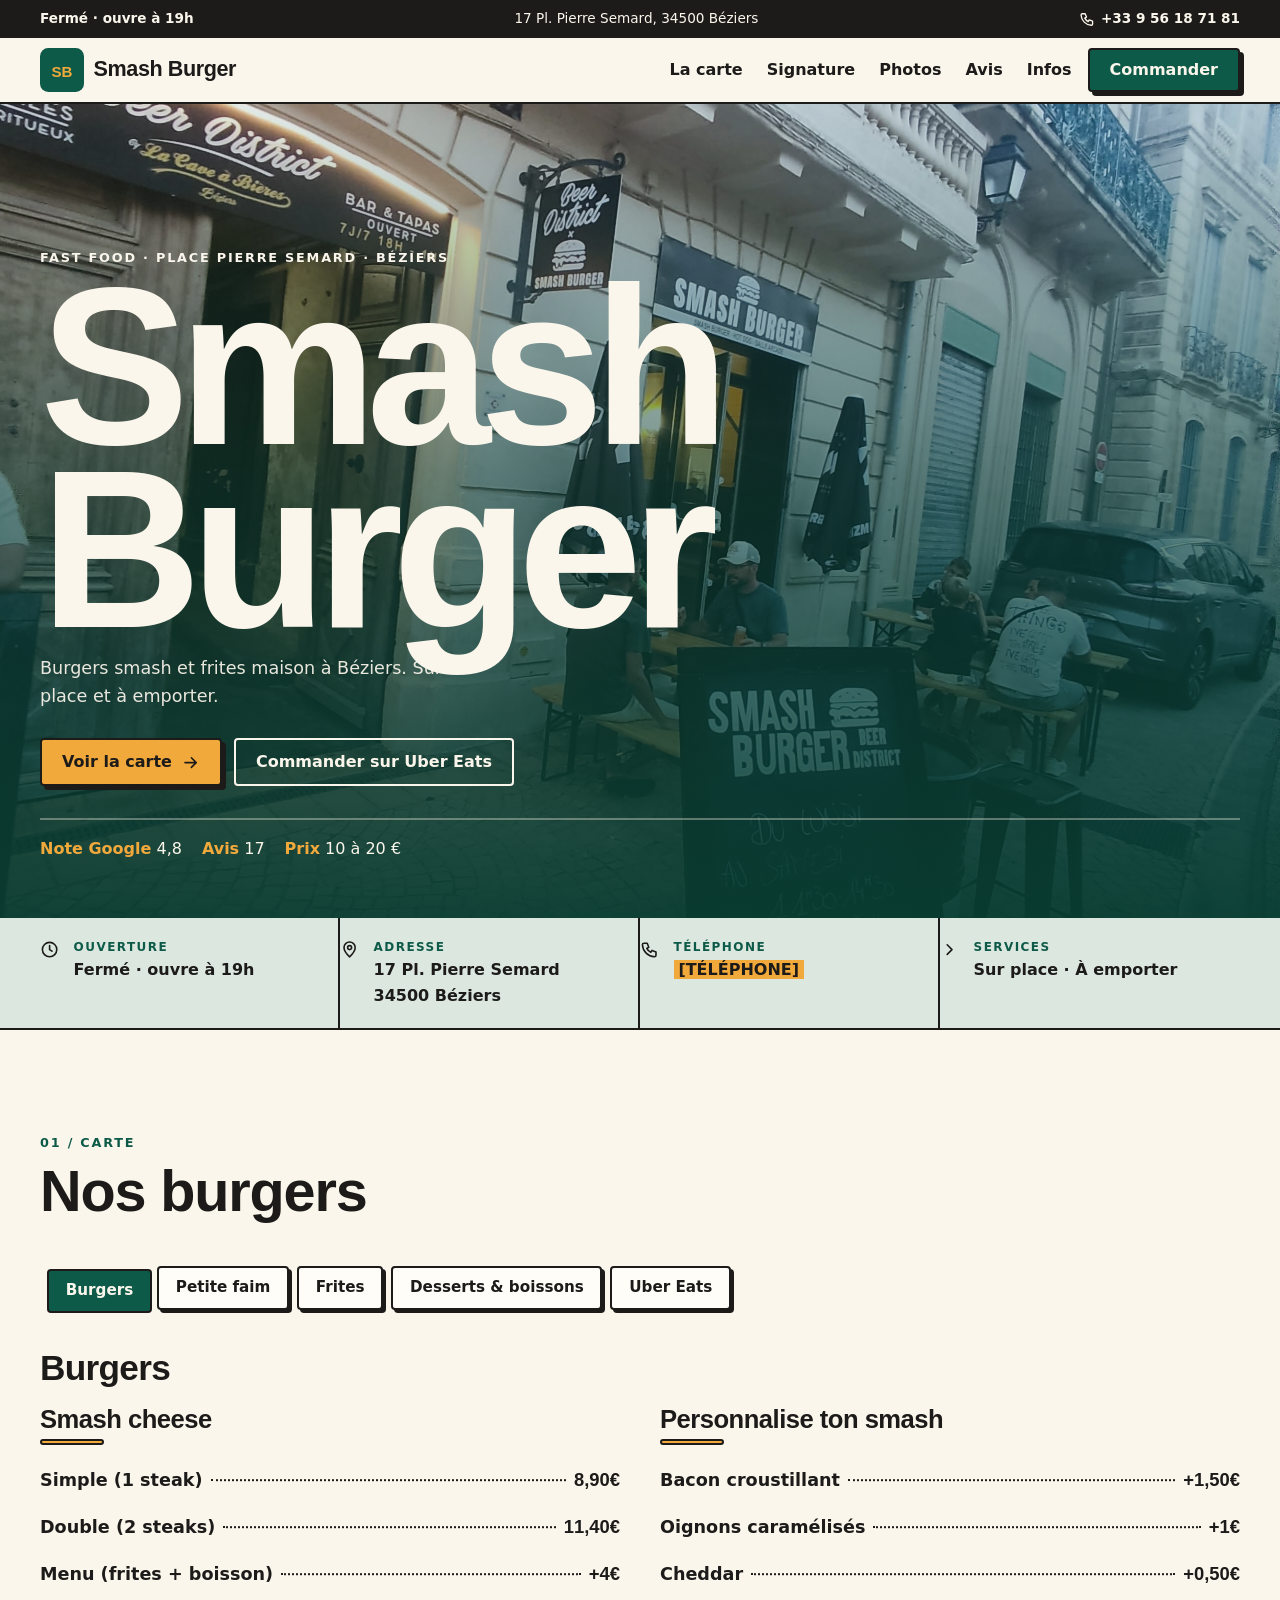
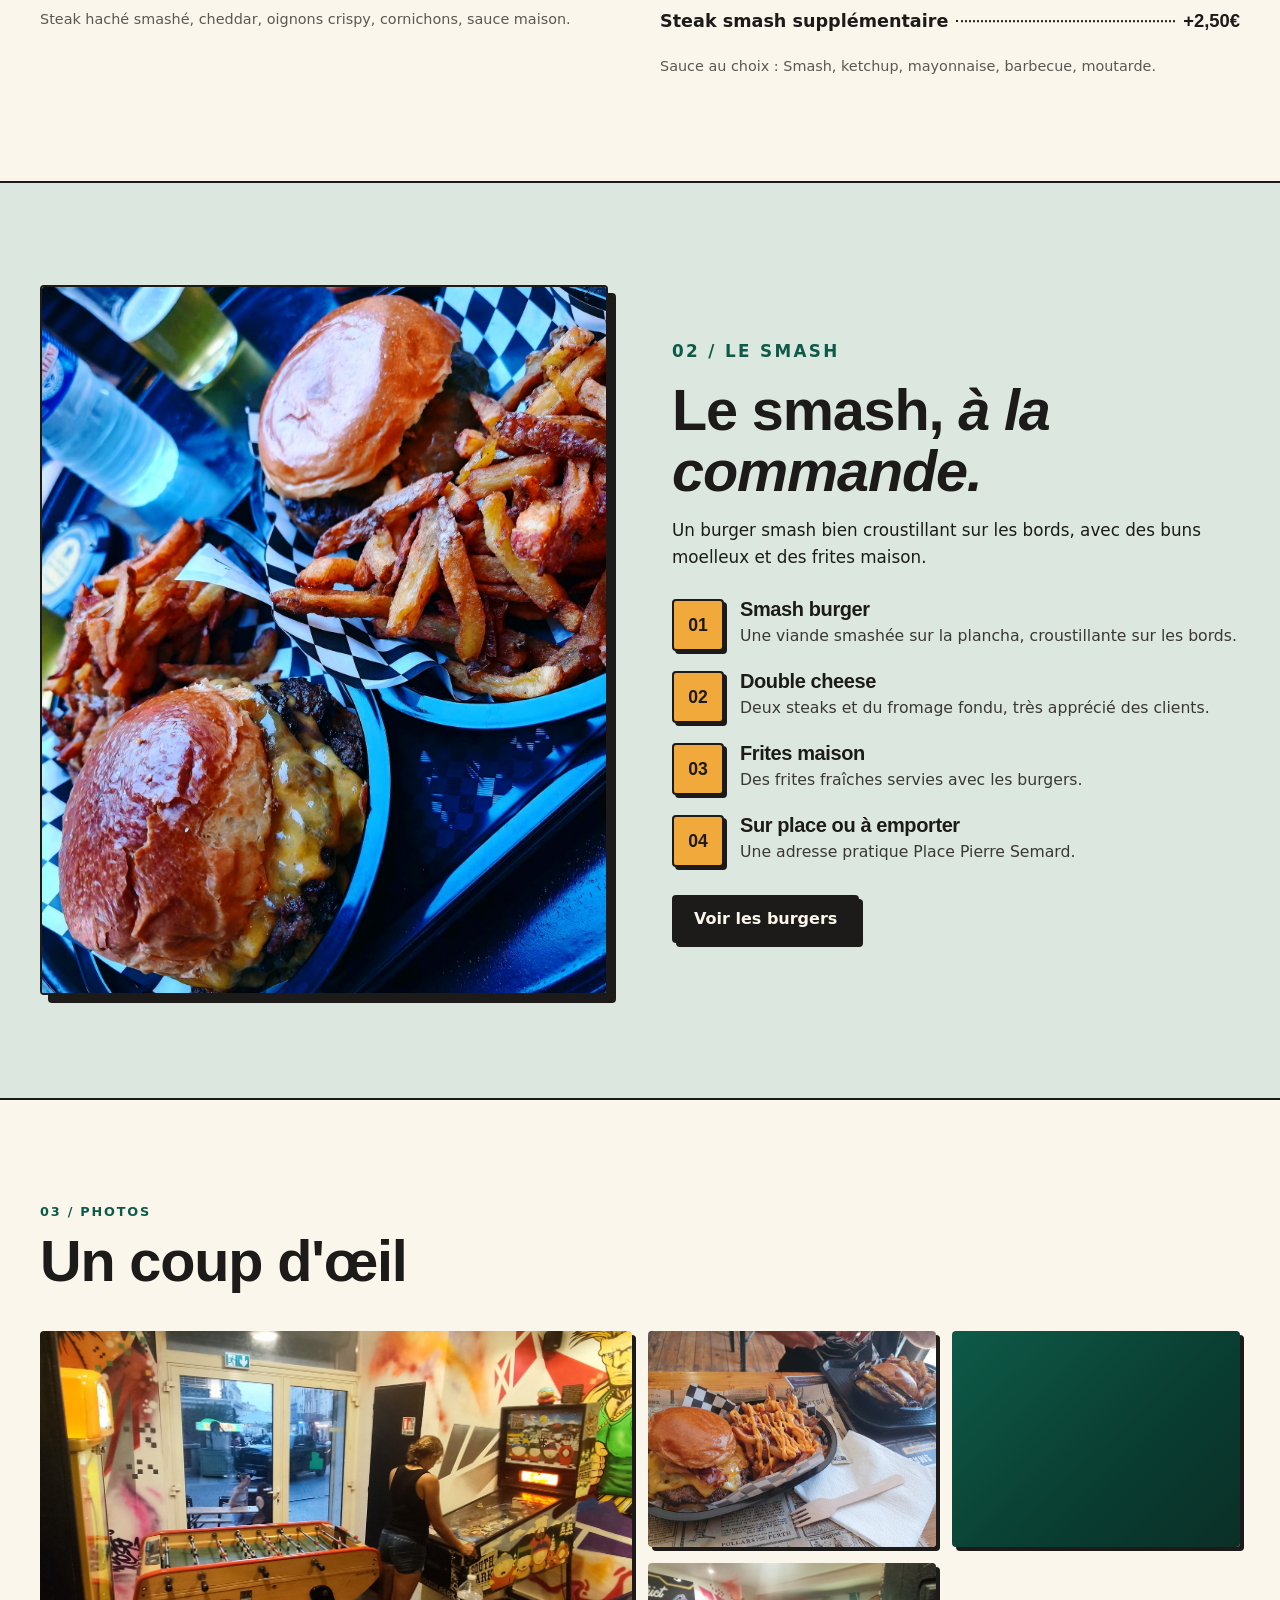
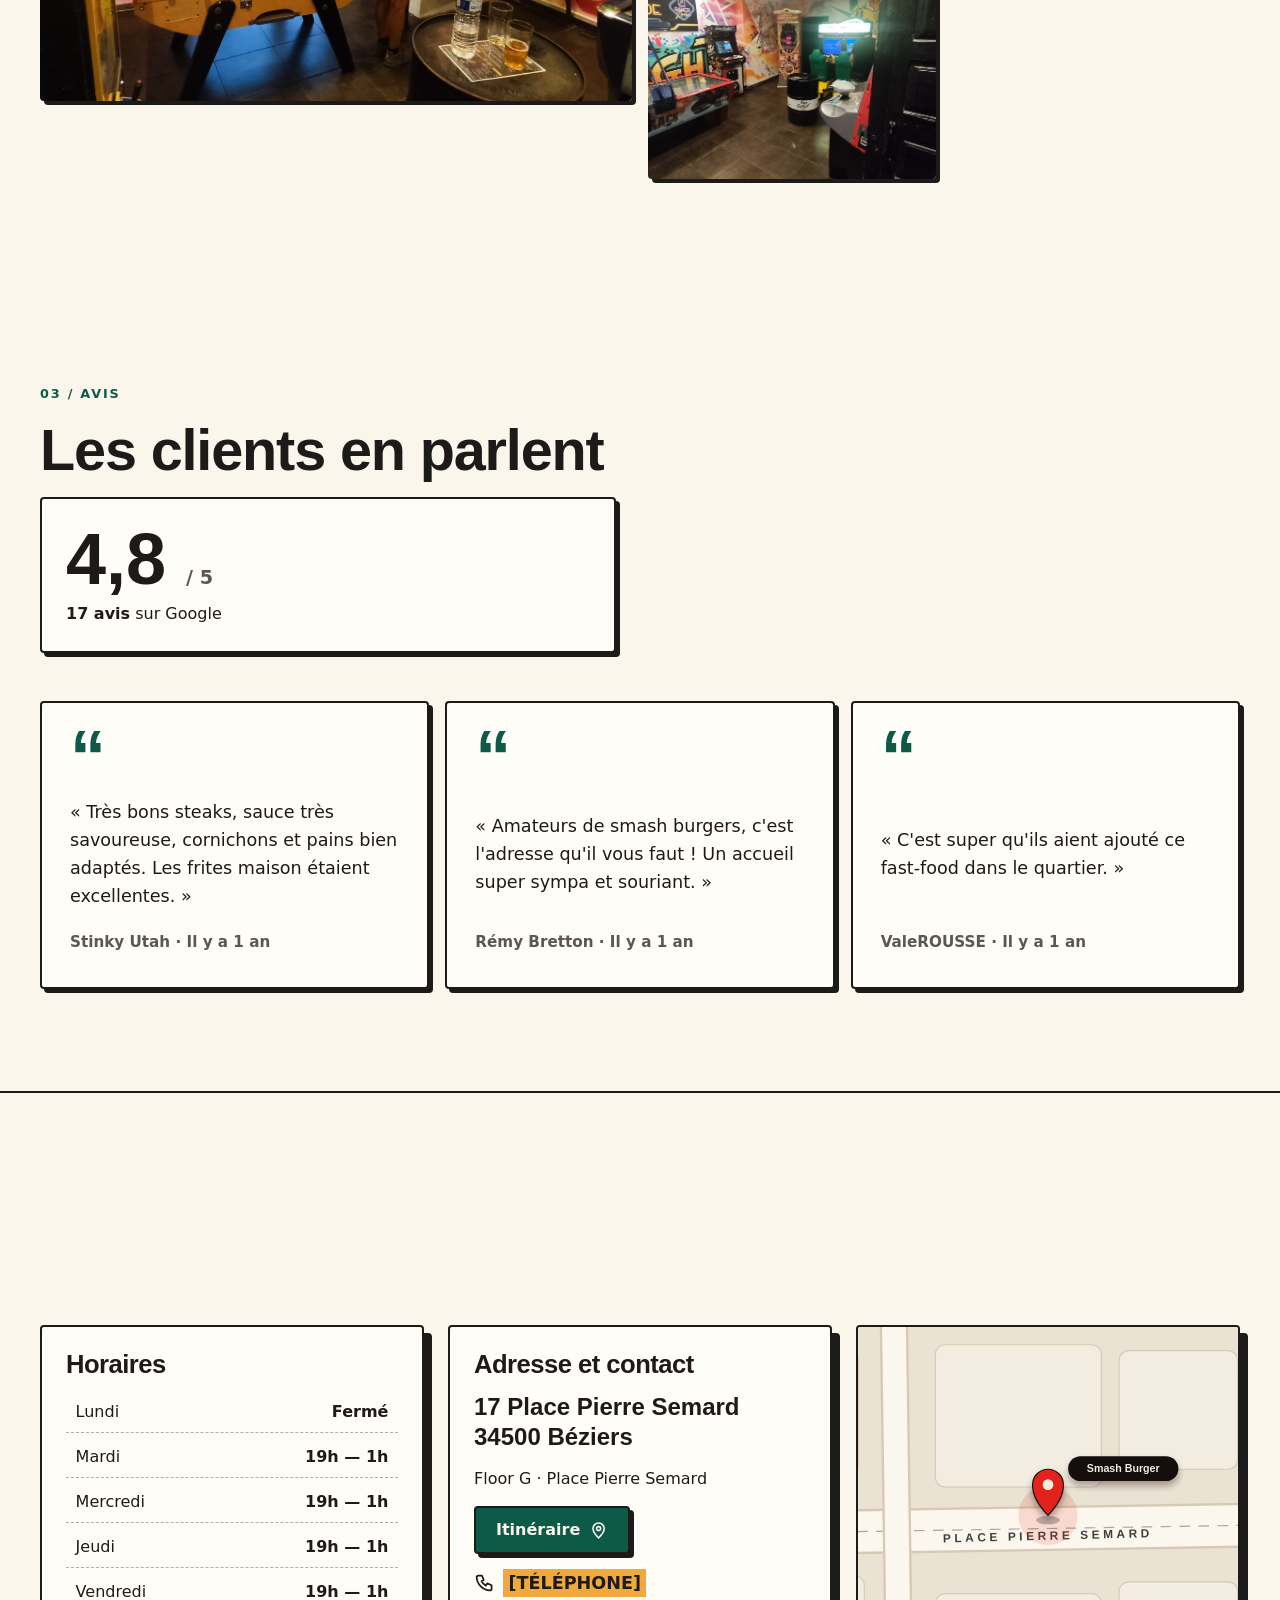
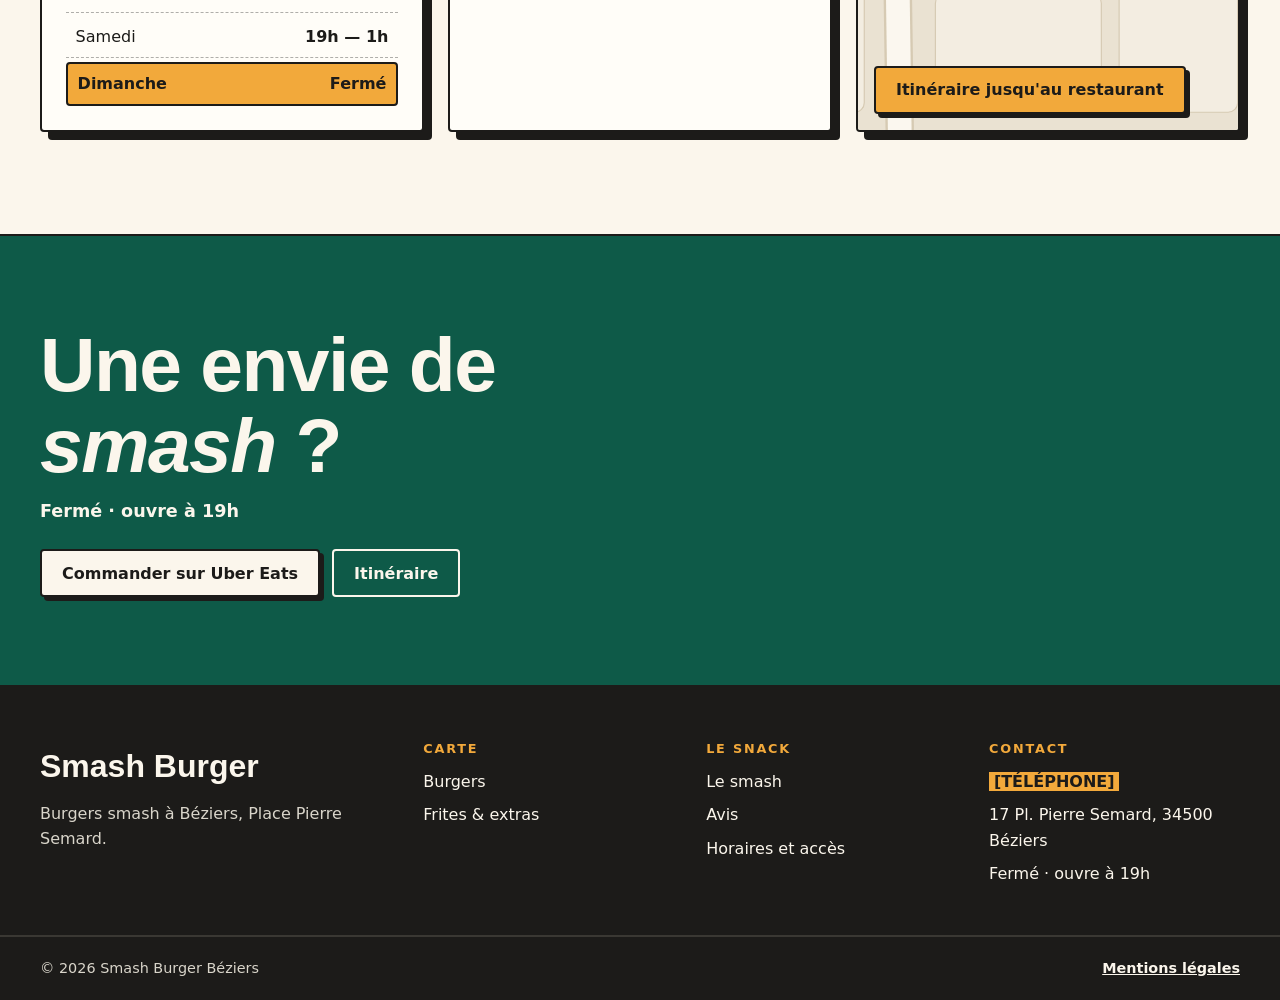
==== commit beedbfbc: "Add hero images and update index.html" ====
--- a/index.html
+++ b/index.html
@@ -126,7 +126,7 @@
   <main id="main">
     <!-- HERO -->
     <section class="sn-hero" id="top" aria-labelledby="hero-title">
-      <div class="sn-photo sn-hero__img" role="img" aria-label="Photo de la façade à ajouter"></div>
+      <img class="sn-photo sn-hero__img" src="assets/img/image_001.jpg" alt="Façade de Smash Burger à Béziers" decoding="async">
       <div class="sn-wrap sn-hero__content">
         <p class="sn-eyebrow">Fast food · Place Pierre Semard · Béziers</p>
         <h1 class="sn-hero__title" id="hero-title">Smash Burger</h1>
@@ -171,39 +171,144 @@
         <header class="sn-section__head sn-reveal">
           <p class="sn-eyebrow sn-eyebrow--ink">01 / Carte</p>
           <h2 class="sn-h2" id="carte-title">Nos burgers</h2>
-          <p class="sn-note"><span class="sn-placeholder">[CARTE INDICATIVE : À REMPLACER PAR LA CARTE RÉELLE]</span></p>
         </header>
 
         <div class="sn-tabs" role="tablist" aria-label="Catégories de la carte" data-tablist>
           <button class="sn-tabs__btn" type="button" role="tab" id="tab-burgers" aria-selected="true" aria-controls="panel-burgers" data-panel="burgers">Burgers</button>
-          <button class="sn-tabs__btn" type="button" role="tab" id="tab-extras" aria-selected="false" aria-controls="panel-extras" data-panel="extras" tabindex="-1">Frites &amp; extras</button>
+          <button class="sn-tabs__btn" type="button" role="tab" id="tab-petitefaim" aria-selected="false" aria-controls="panel-petitefaim" data-panel="petitefaim" tabindex="-1">Petite faim</button>
+          <button class="sn-tabs__btn" type="button" role="tab" id="tab-frites" aria-selected="false" aria-controls="panel-frites" data-panel="frites" tabindex="-1">Frites</button>
+          <button class="sn-tabs__btn" type="button" role="tab" id="tab-boissons" aria-selected="false" aria-controls="panel-boissons" data-panel="boissons" tabindex="-1">Desserts &amp; boissons</button>
+          <button class="sn-tabs__btn" type="button" role="tab" id="tab-ubereats" aria-selected="false" aria-controls="panel-ubereats" data-panel="ubereats" tabindex="-1">Uber Eats</button>
         </div>
 
         <div class="sn-panel" id="panel-burgers" role="tabpanel" aria-labelledby="tab-burgers">
           <h3 class="sn-panel__title">Burgers</h3>
           <div class="sn-groups">
             <section class="sn-group">
-              <h4 class="sn-group__title">Burgers smash</h4>
-              <span class="sn-group__line" aria-hidden="true"></span>
-              <ul class="sn-dishes">
-                <li class="sn-dish"><span class="sn-dish__name">Smash burger</span><span class="sn-dish__leader" aria-hidden="true"></span><span class="sn-dish__price"><span class="sn-placeholder">[PRIX]</span></span></li>
-                <li class="sn-dish"><span class="sn-dish__name">Double cheese burger</span><span class="sn-dish__leader" aria-hidden="true"></span><span class="sn-dish__price"><span class="sn-placeholder">[PRIX]</span></span></li>
-              </ul>
-              <p class="sn-note">Prix et composition à compléter avec la carte réelle.</p>
+              <h4 class="sn-group__title">Smash cheese</h4>
+              <span class="sn-group__line" aria-hidden="true"></span>
+              <ul class="sn-dishes">
+                <li class="sn-dish"><span class="sn-dish__name">Simple (1 steak)</span><span class="sn-dish__leader" aria-hidden="true"></span><span class="sn-dish__price">8,90€</span></li>
+                <li class="sn-dish"><span class="sn-dish__name">Double (2 steaks)</span><span class="sn-dish__leader" aria-hidden="true"></span><span class="sn-dish__price">11,40€</span></li>
+                <li class="sn-dish"><span class="sn-dish__name">Menu (frites + boisson)</span><span class="sn-dish__leader" aria-hidden="true"></span><span class="sn-dish__price">+4€</span></li>
+              </ul>
+              <p class="sn-note">Steak haché smashé, cheddar, oignons crispy, cornichons, sauce maison.</p>
+            </section>
+            <section class="sn-group">
+              <h4 class="sn-group__title">Personnalise ton smash</h4>
+              <span class="sn-group__line" aria-hidden="true"></span>
+              <ul class="sn-dishes">
+                <li class="sn-dish"><span class="sn-dish__name">Bacon croustillant</span><span class="sn-dish__leader" aria-hidden="true"></span><span class="sn-dish__price">+1,50€</span></li>
+                <li class="sn-dish"><span class="sn-dish__name">Oignons caramélisés</span><span class="sn-dish__leader" aria-hidden="true"></span><span class="sn-dish__price">+1€</span></li>
+                <li class="sn-dish"><span class="sn-dish__name">Cheddar</span><span class="sn-dish__leader" aria-hidden="true"></span><span class="sn-dish__price">+0,50€</span></li>
+                <li class="sn-dish"><span class="sn-dish__name">Steak smash supplémentaire</span><span class="sn-dish__leader" aria-hidden="true"></span><span class="sn-dish__price">+2,50€</span></li>
+              </ul>
+              <p class="sn-note">Sauce au choix : Smash, ketchup, mayonnaise, barbecue, moutarde.</p>
             </section>
           </div>
         </div>
 
-        <div class="sn-panel" id="panel-extras" role="tabpanel" aria-labelledby="tab-extras" hidden>
-          <h3 class="sn-panel__title">Frites &amp; extras</h3>
+        <div class="sn-panel" id="panel-petitefaim" role="tabpanel" aria-labelledby="tab-petitefaim" hidden>
+          <h3 class="sn-panel__title">Petite faim</h3>
           <div class="sn-groups">
             <section class="sn-group">
-              <h4 class="sn-group__title">Frites & extras</h4>
-              <span class="sn-group__line" aria-hidden="true"></span>
-              <ul class="sn-dishes">
-                <li class="sn-dish"><span class="sn-dish__name">Frites maison</span><span class="sn-dish__leader" aria-hidden="true"></span><span class="sn-dish__price"><span class="sn-placeholder">[PRIX]</span></span></li>
-                <li class="sn-dish"><span class="sn-dish__name">Sauce pickles</span><span class="sn-dish__leader" aria-hidden="true"></span><span class="sn-dish__price"><span class="sn-placeholder">[PRIX]</span></span></li>
-              </ul>
+              <h4 class="sn-group__title">Petite faim</h4>
+              <span class="sn-group__line" aria-hidden="true"></span>
+              <ul class="sn-dishes">
+                <li class="sn-dish"><span class="sn-dish__name">Hot-dog (seul)</span><span class="sn-dish__leader" aria-hidden="true"></span><span class="sn-dish__price">4,90€</span></li>
+                <li class="sn-dish"><span class="sn-dish__name">Hot-dog (menu)</span><span class="sn-dish__leader" aria-hidden="true"></span><span class="sn-dish__price">8,90€</span></li>
+                <li class="sn-dish"><span class="sn-dish__name">Tenders (seul)</span><span class="sn-dish__leader" aria-hidden="true"></span><span class="sn-dish__price">5,90€</span></li>
+                <li class="sn-dish"><span class="sn-dish__name">Tenders (menu)</span><span class="sn-dish__leader" aria-hidden="true"></span><span class="sn-dish__price">9,90€</span></li>
+              </ul>
+              <p class="sn-note">Hot-dog : pain brioché, saucisse, moutarde, ketchup, oignons frits. Tenders : aiguillettes de poulet (6 pièces). Menu = frites + boisson.</p>
+            </section>
+          </div>
+        </div>
+
+        <div class="sn-panel" id="panel-frites" role="tabpanel" aria-labelledby="tab-frites" hidden>
+          <h3 class="sn-panel__title">Frites</h3>
+          <div class="sn-groups">
+            <section class="sn-group">
+              <h4 class="sn-group__title">Frites</h4>
+              <span class="sn-group__line" aria-hidden="true"></span>
+              <ul class="sn-dishes">
+                <li class="sn-dish"><span class="sn-dish__name">Frites maison</span><span class="sn-dish__leader" aria-hidden="true"></span><span class="sn-dish__price">4€</span></li>
+                <li class="sn-dish"><span class="sn-dish__name">Frites cheddar</span><span class="sn-dish__leader" aria-hidden="true"></span><span class="sn-dish__price">4,50€</span></li>
+                <li class="sn-dish"><span class="sn-dish__name">Frites cheddar &amp; bacon</span><span class="sn-dish__leader" aria-hidden="true"></span><span class="sn-dish__price">5€</span></li>
+              </ul>
+            </section>
+          </div>
+        </div>
+
+        <div class="sn-panel" id="panel-boissons" role="tabpanel" aria-labelledby="tab-boissons" hidden>
+          <h3 class="sn-panel__title">Desserts &amp;amp; boissons</h3>
+          <div class="sn-groups">
+            <section class="sn-group">
+              <h4 class="sn-group__title">Desserts</h4>
+              <span class="sn-group__line" aria-hidden="true"></span>
+              <ul class="sn-dishes">
+                <li class="sn-dish"><span class="sn-dish__name">Donuts nature ou chocolat</span><span class="sn-dish__leader" aria-hidden="true"></span><span class="sn-dish__price">2,50€</span></li>
+              </ul>
+            </section>
+            <section class="sn-group">
+              <h4 class="sn-group__title">Boissons</h4>
+              <span class="sn-group__line" aria-hidden="true"></span>
+              <ul class="sn-dishes">
+                <li class="sn-dish"><span class="sn-dish__name">Eau</span><span class="sn-dish__leader" aria-hidden="true"></span><span class="sn-dish__price">1€</span></li>
+                <li class="sn-dish"><span class="sn-dish__name">San Pellegrino</span><span class="sn-dish__leader" aria-hidden="true"></span><span class="sn-dish__price">2€</span></li>
+                <li class="sn-dish"><span class="sn-dish__name">Coca-Cola</span><span class="sn-dish__leader" aria-hidden="true"></span><span class="sn-dish__price">2€</span></li>
+                <li class="sn-dish"><span class="sn-dish__name">Fuze Tea pêche</span><span class="sn-dish__leader" aria-hidden="true"></span><span class="sn-dish__price">2€</span></li>
+                <li class="sn-dish"><span class="sn-dish__name">Oasis tropical</span><span class="sn-dish__leader" aria-hidden="true"></span><span class="sn-dish__price">2€</span></li>
+                <li class="sn-dish"><span class="sn-dish__name">Red Bull (25cl)</span><span class="sn-dish__leader" aria-hidden="true"></span><span class="sn-dish__price">3€</span></li>
+                <li class="sn-dish"><span class="sn-dish__name">Bières artisanales</span><span class="sn-dish__leader" aria-hidden="true"></span><span class="sn-dish__price">3,50€</span></li>
+              </ul>
+              <p class="sn-note">En menu : Red Bull +1€, bière +1,50€.</p>
+            </section>
+          </div>
+        </div>
+
+        <div class="sn-panel" id="panel-ubereats" role="tabpanel" aria-labelledby="tab-ubereats" hidden>
+          <h3 class="sn-panel__title">Uber Eats</h3>
+          <div class="sn-groups">
+            <section class="sn-group">
+              <h4 class="sn-group__title">Menus smash</h4>
+              <span class="sn-group__line" aria-hidden="true"></span>
+              <ul class="sn-dishes">
+                <li class="sn-dish"><span class="sn-dish__name">Menu smash cheeseburger simple</span><span class="sn-dish__leader" aria-hidden="true"></span><span class="sn-dish__price">15,90€</span></li>
+                <li class="sn-dish"><span class="sn-dish__name">Menu smash cheeseburger double</span><span class="sn-dish__leader" aria-hidden="true"></span><span class="sn-dish__price">18,40€</span></li>
+                <li class="sn-dish"><span class="sn-dish__name">Menu chicken cheese burger</span><span class="sn-dish__leader" aria-hidden="true"></span><span class="sn-dish__price">12,90€</span></li>
+              </ul>
+              <p class="sn-note">Servis avec frites et boisson au choix.</p>
+            </section>
+            <section class="sn-group">
+              <h4 class="sn-group__title">Nos smash</h4>
+              <span class="sn-group__line" aria-hidden="true"></span>
+              <ul class="sn-dishes">
+                <li class="sn-dish"><span class="sn-dish__name">Smash cheeseburger simple</span><span class="sn-dish__leader" aria-hidden="true"></span><span class="sn-dish__price">10,90€</span></li>
+                <li class="sn-dish"><span class="sn-dish__name">Smash cheeseburger double</span><span class="sn-dish__leader" aria-hidden="true"></span><span class="sn-dish__price">12,40€</span></li>
+                <li class="sn-dish"><span class="sn-dish__name">Chicken cheeseburger</span><span class="sn-dish__leader" aria-hidden="true"></span><span class="sn-dish__price">10,90€</span></li>
+              </ul>
+            </section>
+            <section class="sn-group">
+              <h4 class="sn-group__title">Tenders &amp; hot-dogs</h4>
+              <span class="sn-group__line" aria-hidden="true"></span>
+              <ul class="sn-dishes">
+                <li class="sn-dish"><span class="sn-dish__name">Menu tenders</span><span class="sn-dish__leader" aria-hidden="true"></span><span class="sn-dish__price">11,50€</span></li>
+                <li class="sn-dish"><span class="sn-dish__name">Tenders (200 g)</span><span class="sn-dish__leader" aria-hidden="true"></span><span class="sn-dish__price">7,50€</span></li>
+                <li class="sn-dish"><span class="sn-dish__name">Hot dog</span><span class="sn-dish__leader" aria-hidden="true"></span><span class="sn-dish__price">5,90€</span></li>
+                <li class="sn-dish"><span class="sn-dish__name">Menu hot dog</span><span class="sn-dish__leader" aria-hidden="true"></span><span class="sn-dish__price">10,90€</span></li>
+              </ul>
+            </section>
+            <section class="sn-group">
+              <h4 class="sn-group__title">Frites &amp; boissons</h4>
+              <span class="sn-group__line" aria-hidden="true"></span>
+              <ul class="sn-dishes">
+                <li class="sn-dish"><span class="sn-dish__name">Frites maison</span><span class="sn-dish__leader" aria-hidden="true"></span><span class="sn-dish__price">4,50€</span></li>
+                <li class="sn-dish"><span class="sn-dish__name">Frites cheddar</span><span class="sn-dish__leader" aria-hidden="true"></span><span class="sn-dish__price">5€</span></li>
+                <li class="sn-dish"><span class="sn-dish__name">Frites cheddar et bacon</span><span class="sn-dish__leader" aria-hidden="true"></span><span class="sn-dish__price">5,50€</span></li>
+                <li class="sn-dish"><span class="sn-dish__name">Red Bull classique</span><span class="sn-dish__leader" aria-hidden="true"></span><span class="sn-dish__price">3€</span></li>
+              </ul>
+              <p class="sn-note">Prix affichés sur Uber Eats.</p>
             </section>
           </div>
         </div>
@@ -214,7 +319,7 @@
     <section class="sn-section sn-signature" id="signature" aria-labelledby="signature-title">
       <div class="sn-wrap sn-signature__grid">
         <figure class="sn-signature__figure sn-reveal">
-          <div class="sn-photo" role="img" aria-label="Photo du burger smash à ajouter"></div>
+          <img class="sn-photo" src="assets/img/image_013.jpg" alt="Burger smash et frites Smash Burger" loading="lazy" decoding="async">
         </figure>
         <div class="sn-signature__body sn-reveal" style="--delay:.1s">
           <p class="sn-eyebrow sn-eyebrow--ink">02 / Le smash</p>
@@ -239,10 +344,10 @@
           <h2 class="sn-h2" id="galerie-title">Un coup d'œil</h2>
         </header>
         <div class="sn-gallery">
-          <div class="sn-gallery__item sn-gallery__item--wide sn-reveal"><div class="sn-photo" role="img" aria-label="Photo de la salle à ajouter"></div></div>
-          <div class="sn-gallery__item sn-reveal"><div class="sn-photo" role="img" aria-label="Photo du burger à ajouter"></div></div>
-          <div class="sn-gallery__item sn-reveal"><div class="sn-photo" role="img" aria-label="Photo des frites à ajouter"></div></div>
-          <div class="sn-gallery__item sn-reveal"><div class="sn-photo" role="img" aria-label="Photo de la façade à ajouter"></div></div>
+          <div class="sn-gallery__item sn-gallery__item--wide sn-reveal"><img class="sn-photo" src="assets/img/image_009.jpg" alt="Salle Smash Burger avec baby-foot et borne d'arcade" loading="lazy" decoding="async"></div>
+          <div class="sn-gallery__item sn-reveal"><img class="sn-photo" src="assets/img/image_002.jpg" alt="Burger et frites Smash Burger" loading="lazy" decoding="async"></div>
+          <div class="sn-gallery__item sn-reveal"><img class="sn-photo" src="assets/img/image_015.jpg" alt="Frites maison Smash Burger" loading="lazy" decoding="async"></div>
+          <div class="sn-gallery__item sn-reveal"><img class="sn-photo" src="assets/img/image_003.jpg" alt="Salle Smash Burger avec arcade" loading="lazy" decoding="async"></div>
         </div>
       </div>
     </section>
@@ -260,15 +365,15 @@
         </div>
         <ul class="sn-reviews" tabindex="0" aria-label="Avis clients, faites défiler horizontalement">
           <li class="sn-review sn-reveal">
-            <p class="sn-review__text">« Very good patties, very tasty sauce, pickles and fitting buns. The homemade fries were great. »</p>
+            <p class="sn-review__text">« Très bons steaks, sauce très savoureuse, cornichons et pains bien adaptés. Les frites maison étaient excellentes. »</p>
             <p class="sn-review__who">Stinky Utah · Il y a 1 an</p>
           </li>
           <li class="sn-review sn-reveal" style="--delay:.08s">
-            <p class="sn-review__text">« Smash burger lovers, this is the place for you! A super friendly welcome with a smile. »</p>
+            <p class="sn-review__text">« Amateurs de smash burgers, c'est l'adresse qu'il vous faut ! Un accueil super sympa et souriant. »</p>
             <p class="sn-review__who">Rémy Bretton · Il y a 1 an</p>
           </li>
           <li class="sn-review sn-reveal" style="--delay:.16s">
-            <p class="sn-review__text">« It's great that they added this fast food to the area. »</p>
+            <p class="sn-review__text">« C'est super qu'ils aient ajouté ce fast-food dans le quartier. »</p>
             <p class="sn-review__who">ValeROUSSE · Il y a 1 an</p>
           </li>
         </ul>
